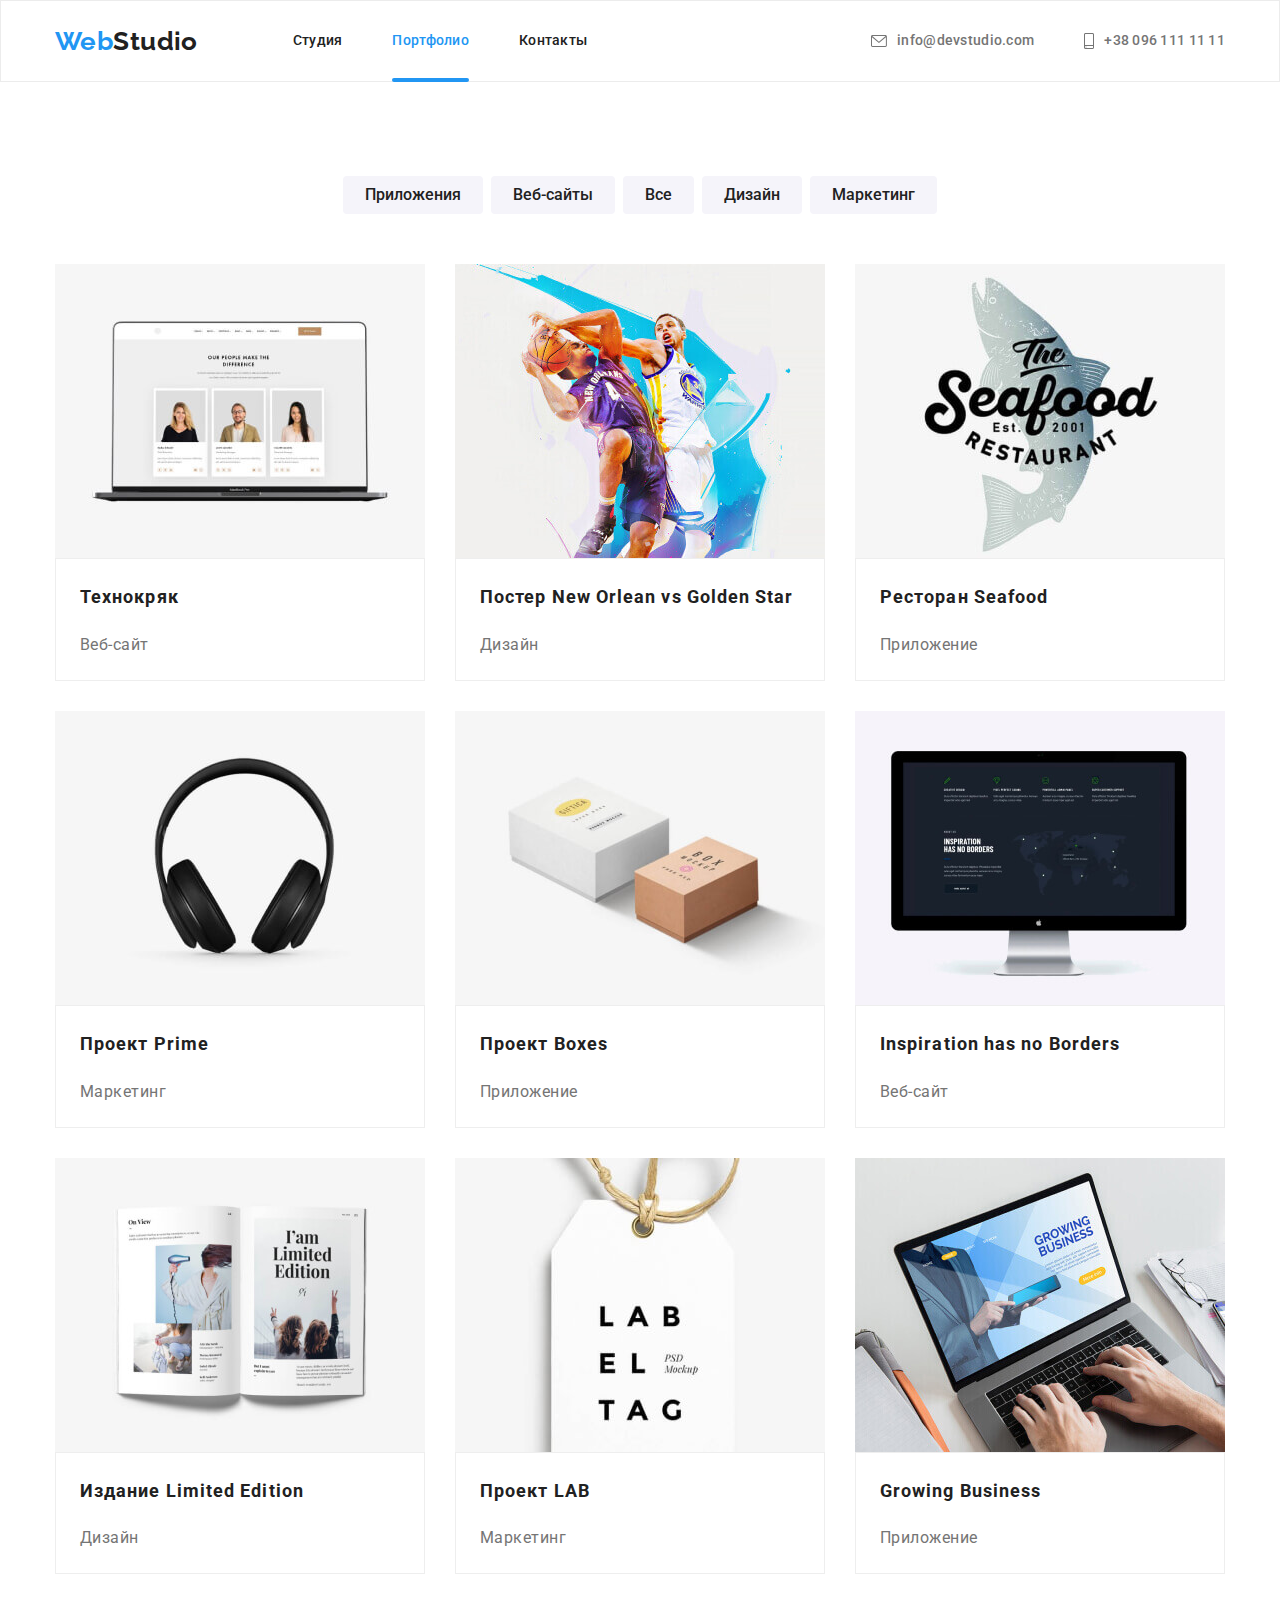
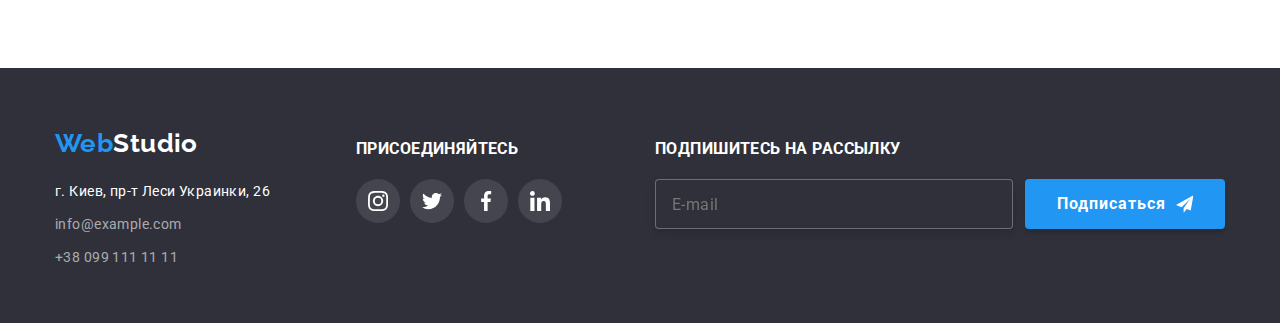
==== portfolio.html @ a11bdc5b "копирование с 6 работы" ====
<!DOCTYPE html>
<html lang="ru">
  <head>
    <meta charset="UTF-8" />
    <meta http-equiv="X-UA-Compatible" content="IE=edge" />
    <meta name="viewport" content="width=device-width, initial-scale=1.0" />
    <title>Эффективные решения для вашего бизнеса</title>
    <link rel="preconnect" href="https://fonts.gstatic.com" />
    <link
      href="https://fonts.googleapis.com/css2?family=Raleway:wght@700&family=Roboto:wght@400;500;700;900&display=swap"
      rel="stylesheet"
    />
    <link
      rel="stylesheet"
      href="https://cdnjs.cloudflare.com/ajax/libs/modern-normalize/1.0.0/modern-normalize.css"
    />
    <link rel="stylesheet" href="./css/styles.css" />
  </head>

  <body>
    <header class="box">
      <div class="container main-nav">
        <nav class="main-nav">
          <a href="" lang="en" class="logo"
            >Web<span class="logo-primary">Studio</span>
          </a>
          <ul class="site-nav list">
            <li class="item"><a href="./index.html" class="link">Студия</a></li>
            <li class="item"><a href="" class="link current">Портфолио</a></li>
            <li class="item"><a href="" class="link">Контакты</a></li>
          </ul>
        </nav>

        <ul class="auth-nav list">
          <li class="auth-item item">
            <a
              class="link"
              href="mailto:info@devstudio.com"
              target="_blank"
              rel="noopener noreferrer"
            >
              <svg class="auth-icon" width="16px" height="12px">
                <use href="./images/icons.svg/sprite.svg#icon-envelope"></use>
              </svg>
              info@devstudio.com
            </a>
          </li>
          <li class="auth-item item">
            <a
              class="link"
              href="tel:+380961111111"
              target="_blank"
              rel="noopener noreferrer"
            >
              <svg class="auth-icon" width="10px" height="16px">
                <use href="./images/icons.svg/sprite.svg#icon-smartphone"></use>
              </svg>
              +38 096 111 11 11
            </a>
          </li>
        </ul>
      </div>
    </header>

    <!-- Портфолио -->
    <section class="section">
      <div class="container">
        <h1 class="visually-hidden">Портфолио</h1>
        <ul class="control list">
          <li class="item">
            <button type="button" class="btn-item">Приложения</button>
          </li>
          <li class="item">
            <button type="button" class="btn-item">Веб-сайты</button>
          </li>
          <li class="item">
            <button type="button" class="btn-item">Все</button>
          </li>
          <li class="item">
            <button type="button" class="btn-item">Дизайн</button>
          </li>
          <li class="item">
            <button type="button" class="btn-item">Маркетинг</button>
          </li>
        </ul>

        <ul class="portfolio-list list">
          <li class="portfolio-item">
            <a class="portfolio-link" href="">
              <div class="portfolio-thumb">
                <img
                  src="./images/portfolio/technocryk.jpg"
                  alt="Технокряк"
                  width="370"
                  height="294"
                />
                <div class="portfolio-overlay">
                  <p class="portfolio-text">
                    Технокряк это современная площадка распространения
                    коронавируса. Компании используют эту платформу для
                    цифрового шпионажа и атак на защищённые сервера конкурентов.
                  </p>
                </div>
              </div>
              <div class="card-content">
                <h2 class="portfolio-title">Технокряк</h2>
                <p class="portfolio-desc">Веб-сайт</p>
              </div>
            </a>
          </li>

          <li class="portfolio-item">
            <a class="portfolio-link" href="">
              <div class="portfolio-thumb">
                <img
                  src="./images/portfolio/poster.jpg"
                  alt="Постер"
                  width="370"
                  height="294"
                />
                <div class="portfolio-overlay">
                  <p class="portfolio-text">
                    Технокряк это современная площадка распространения
                    коронавируса. Компании используют эту платформу для
                    цифрового шпионажа и атак на защищённые сервера конкурентов.
                  </p>
                </div>
              </div>
              <div class="card-content">
                <h2 class="portfolio-title">
                  Постер New Orlean vs Golden Star
                </h2>
                <p class="portfolio-desc">Дизайн</p>
              </div>
            </a>
          </li>
          <li class="portfolio-item">
            <a class="portfolio-link" href="">
              <div class="portfolio-thumb">
                <img
                  src="./images/portfolio/restaurant.jpg"
                  alt="Ресторан Seafood"
                  width="370"
                  height="294"
                />
                <div class="portfolio-overlay">
                  <p class="portfolio-text">
                    Технокряк это современная площадка распространения
                    коронавируса. Компании используют эту платформу для
                    цифрового шпионажа и атак на защищённые сервера конкурентов.
                  </p>
                </div>
              </div>
              <div class="card-content">
                <h2 class="portfolio-title">Ресторан Seafood</h2>
                <p class="portfolio-desc">Приложение</p>
              </div>
            </a>
          </li>
          <li class="portfolio-item">
            <a class="portfolio-link" href="">
              <div class="portfolio-thumb">
                <img
                  src="./images/portfolio/project-prime.jpg"
                  alt="Проект Prime"
                  width="370"
                  height="294"
                />
                <div class="portfolio-overlay">
                  <p class="portfolio-text">
                    Технокряк это современная площадка распространения
                    коронавируса. Компании используют эту платформу для
                    цифрового шпионажа и атак на защищённые сервера конкурентов.
                  </p>
                </div>
              </div>
              <div class="card-content">
                <h2 class="portfolio-title">Проект Prime</h2>
                <p class="portfolio-desc">Маркетинг</p>
              </div>
            </a>
          </li>
          <li class="portfolio-item">
            <a class="portfolio-link" href="">
              <div class="portfolio-thumb">
                <img
                  src="./images/portfolio/project-boxes.jpg"
                  alt="Проект Boxes"
                  width="370"
                  height="294"
                />
                <div class="portfolio-overlay">
                  <p class="portfolio-text">
                    Технокряк это современная площадка распространения
                    коронавируса. Компании используют эту платформу для
                    цифрового шпионажа и атак на защищённые сервера конкурентов.
                  </p>
                </div>
              </div>
              <div class="card-content">
                <h2 class="portfolio-title">Проект Boxes</h2>
                <p class="portfolio-desc">Приложение</p>
              </div>
            </a>
          </li>
          <li class="portfolio-item">
            <a class="portfolio-link" href="">
              <div class="portfolio-thumb">
                <img
                  src="./images/portfolio/inspiration.jpg"
                  alt="Inspiration has no Borders"
                  width="370"
                  height="294"
                />
                <div class="portfolio-overlay">
                  <p class="portfolio-text">
                    Технокряк это современная площадка распространения
                    коронавируса. Компании используют эту платформу для
                    цифрового шпионажа и атак на защищённые сервера конкурентов.
                  </p>
                </div>
              </div>

              <div class="card-content">
                <h2 class="portfolio-title">Inspiration has no Borders</h2>
                <p class="portfolio-desc">Веб-сайт</p>
              </div>
            </a>
          </li>
          <li class="portfolio-item">
            <a class="portfolio-link" href="">
              <div class="portfolio-thumb">
                <img
                  src="./images/portfolio/limited-edition.jpg"
                  alt="Издание Limited Edition"
                  width="370"
                  height="294"
                />
                <div class="portfolio-overlay">
                  <p class="portfolio-text">
                    Технокряк это современная площадка распространения
                    коронавируса. Компании используют эту платформу для
                    цифрового шпионажа и атак на защищённые сервера конкурентов.
                  </p>
                </div>
              </div>
              <div class="card-content">
                <h2 class="portfolio-title">Издание Limited Edition</h2>
                <p class="portfolio-desc">Дизайн</p>
              </div>
            </a>
          </li>
          <li class="portfolio-item">
            <a class="portfolio-link" href="">
              <div class="portfolio-thumb">
                <img
                  src="./images/portfolio/project-lab.jpg"
                  alt="Проект LAB"
                  width="370"
                  height="294"
                />
                <div class="portfolio-overlay">
                  <p class="portfolio-text">
                    Технокряк это современная площадка распространения
                    коронавируса. Компании используют эту платформу для
                    цифрового шпионажа и атак на защищённые сервера конкурентов.
                  </p>
                </div>
              </div>
              <div class="card-content">
                <h2 class="portfolio-title">Проект LAB</h2>
                <p class="portfolio-desc">Маркетинг</p>
              </div>
            </a>
          </li>
          <li class="portfolio-item">
            <a class="portfolio-link" href="">
              <div class="portfolio-thumb">
                <img
                  src="./images/portfolio/growing.jpg"
                  alt="Growing Business"
                  width="370"
                  height="294"
                />
                <div class="portfolio-overlay">
                  <p class="portfolio-text">
                    Технокряк это современная площадка распространения
                    коронавируса. Компании используют эту платформу для
                    цифрового шпионажа и атак на защищённые сервера конкурентов.
                  </p>
                </div>
              </div>
              <div class="card-content">
                <h2 class="portfolio-title">Growing Business</h2>
                <p class="portfolio-desc">Приложение</p>
              </div>
            </a>
          </li>
        </ul>
      </div>
    </section>

    <!-- Футер -->
    <footer class="page-footer">
      <div class="container footer">
        <div class="footer-first">
          <a href="" lang="en" class="logo"
            >Web<span class="logo-secondary">Studio</span>
          </a>

          <address class="address">
            <ul class="address-list list">
              <li class="item">
                <a
                  class="link map"
                  href="https://goo.gl/maps/LCzn8i2AtvnE1q3n7"
                  target="_blank"
                  rel="noopener noreferrer"
                  >г. Киев, пр-т Леси Украинки, 26
                </a>
              </li>
              <li class="item">
                <a href="mailto:info@example.com" class="link contacts-link"
                  >info@example.com</a
                >
              </li>
              <li class="item">
                <a href="tel:+380991111111" class="link contacts-link"
                  >+38 099 111 11 11</a
                >
              </li>
            </ul>
          </address>
        </div>

        <div class="footer-social">
          <h3 class="title">присоединяйтесь</h3>
          <ul class="footer-icons list">
            <li class="footer-icons-item">
              <a
                class="footer-icons-link"
                href=""
                target="_blank"
                rel="noopener noreferrer"
              >
                <svg class="footer-icons-svg" width="20" height="20">
                  <use
                    href="./images/icons.svg/sprite.svg#icon-instagram"
                  ></use>
                </svg>
              </a>
            </li>

            <li class="footer-icons-item">
              <a
                class="footer-icons-link"
                href=""
                target="_blank"
                rel="noopener noreferrer"
              >
                <svg class="footer-icons-svg" width="20" height="20">
                  <use href="./images/icons.svg/sprite.svg#icon-twitter"></use>
                </svg>
              </a>
            </li>
            <li class="footer-icons-item">
              <a
                class="footer-icons-link"
                href=""
                target="_blank"
                rel="noopener noreferrer"
              >
                <svg class="footer-icons-svg" width="20" height="20">
                  <use href="./images/icons.svg/sprite.svg#icon-facebook"></use>
                </svg>
              </a>
            </li>
            <li class="footer-icons-item">
              <a
                class="footer-icons-link"
                href=""
                target="_blank"
                rel="noopener noreferrer"
              >
                <svg class="footer-icons-svg" width="20" height="20">
                  <use href="./images/icons.svg/sprite.svg#icon-linkedin"></use>
                </svg>
              </a>
            </li>
          </ul>
        </div>
        <div class="footer-input">
          <h3 class="title">Подпишитесь на рассылку</h3>
          <div class="footer-mailing">
            <label for="footer-email" class="form-label"></label>
            <input
              class="footer-mail-input"
              type="text"
              name="e-mail"
              id="footer-email"
              placeholder="E-mail"
            />

            <button type="button" class="btn footer-button">
              Подписаться
              <svg class="icon-send" width="24" height="24">
                <use href="./images/icons.svg/sprite.svg#icon-send"></use>
              </svg>
            </button>
          </div>
        </div>
      </div>
    </footer>
  </body>
</html>
---- css/styles.css ----
:root {
  --primary-text-color: #757575;
  --title-text-color: #212121;
  --accent-color: #2196f3;
  --primary-white-color: #ffffff;
  --accent-grey-color: #afb1b8;
  --animation: 250ms cubic-bezier(0.4, 0, 0.2, 1);

  --dark-bg: #2f303a;

  --main-font: 'Roboto', sans-serif;
}

html {
  box-sizing: border-box;
}

*,
*::before,
*::after {
  box-sizing: inherit;
}

body {
  margin: 0;

  font-family: var(--main-font);
  font-size: 14px;
  line-height: 1.71;
  letter-spacing: 0.03em;
  color: var(--primary-text-color);
  background-color: var(--primary-white-color);
}

.container {
  margin-left: auto;
  margin-right: auto;
  width: 1200px;
  padding-left: 15px;
  padding-right: 15px;
}

h1,
h2,
h3,
p {
  margin-top: 0;
}

.list {
  list-style: none;
  margin: 0;
  padding: 0;
}

.visually-hidden {
  position: absolute !important;
  clip: rect(1px 1px 1px 1px);
  clip: rect(1px, 1px, 1px, 1px);
  padding: 0 !important;
  border: 0 !important;
  height: 1px !important;
  width: 1px !important;
  overflow: hidden;
}

.link {
  color: inherit;
  text-decoration: none;

  position: relative;
  transition: color var(--animation);
}

.link.current::after {
  position: absolute;

  content: '';
  left: 0;
  bottom: -1px;

  display: block;
  width: 100%;
  height: 4px;

  background-color: var(--accent-color);
  border-radius: 2px;
}

.link:hover,
.link:focus {
  color: var(--accent-color);
}

.btn {
  display: inline-block;
  border-radius: 4px;
  padding: 10px 32px;
  min-width: 50px;

  color: var(--primary-white-color);
  background-color: var(--accent-color);
  box-shadow: 0px 4px 4px rgba(0, 0, 0, 0.15);

  font-weight: 700;
  font-size: 16px;
  line-height: 1.87;
  align-items: center;
  letter-spacing: 0.06em;
  cursor: pointer;
  border: none;

  display: flex;
  align-items: center;
  text-align: center;
  letter-spacing: 0.06em;
}

.hero {
  max-width: 1600px;
  height: 600px;
  margin-left: auto;
  margin-right: auto;
  background-color: var(--dark-bg);
  background-image: linear-gradient(
      to right,
      rgba(0, 0, 0, 0.4),
      rgba(0, 0, 0, 0.2)
    ),
    url(../images/hero.jpg);
  background-repeat: no-repeat;
  background-size: cover;
  background-position: center;

  text-align: center;
  padding-top: 200px;
  padding-bottom: 200px;
}

.hero-title {
  margin-bottom: 30px;

  font-family: var(--main-font);
  font-weight: 900;
  font-size: 44px;
  line-height: 1.36;
  letter-spacing: 0.06em;
  text-transform: uppercase;
  color: var(--primary-white-color);
}

.box {
  display: flex;

  border: 1px solid #ececec;
}

.nav,
.main-nav {
  display: flex;
  align-items: center;
}

.site-nav {
  display: flex;
  margin-left: 95px;
}

.site-nav .item:not(:last-child) {
  margin-right: 50px;
}

.site-nav .link {
  display: block;
  padding-top: 32px;
  padding-bottom: 32px;

  color: var(--title-text-color);
  font-weight: 500;
  font-size: 14px;
  line-height: 1.14;
  letter-spacing: 0.02em;

  transition: color var(--animation);
}

.site-nav .link:hover,
.site-nav .link:focus {
  color: var(--accent-color);
}

.site-nav .link.current {
  color: var(--accent-color);
}

.auth-nav {
  display: flex;
  align-items: center;
  margin-left: auto;

  font-weight: 500;
  font-size: 14px;
  line-height: 1.14;
  letter-spacing: 0.02em;
  color: var(--primary-text-color);
}

.auth-nav .item + .item {
  margin-left: 50px;
}

.auth-nav .link {
  display: inline-flex;
  align-items: center;
  justify-content: center;
  padding-top: 32px;
  padding-bottom: 31px;

  transition: color var(--animation);
}

.auth-nav .link:hover,
.auth-nav .link:focus {
  color: var(--accent-color);
}

.auth-icon {
  margin-right: 10px;
  fill: currentColor;
}

.auth-item {
  display: inline-flex;
  align-items: center;
  justify-content: center;
}

.features {
  display: flex;
}

.section {
  padding-top: 94px;
  padding-bottom: 94px;
}

.section.team-card {
  background: #f5f4fa;
}

.section-features {
  padding-top: 94px;
}

.logo {
  font-family: Raleway;
  font-weight: 700;
  font-size: 26px;
  line-height: 1.19;
  color: var(--accent-color);
  text-decoration: none;
}

.logo-primary {
  color: var(--title-text-color);
}

.logo-secondary {
  color: var(--primary-white-color);
}

/* Стили для index.html */

.features-desc {
  display: flex;
  align-items: center;
  justify-content: center;
  width: 100%;
  height: 120px;
  background: #f5f4fa;
  border-radius: 4px;
  margin-bottom: 30px;
}

.icon-features {
  width: 70px;
  height: 70px;
}

.button {
  padding: 0;
  border: none;
  text-align: center;
}

.features .title {
  display: flex;
  margin-bottom: 10px;

  font-size: 14px;
  line-height: 1.14;
  text-transform: uppercase;
  color: var(--title-text-color);
}

.features-text {
  margin-bottom: 0;
  font-style: inherit;
}

.features-item {
  width: calc(100% - 120px / 4);
  min-height: 75px;
  margin-right: 30px;
}

.features-item:nth-child(4n) {
  margin-right: 0;
}

.service {
  display: flex;
  align-items: center;
}

.service .item + .item {
  margin-left: 30px;
}

.service .item {
  position: relative;
}

.apps {
  position: absolute;
  bottom: 0;
  left: 0;

  display: flex;
  width: 100%;
  height: 70px;
  align-items: center;
  justify-content: center;
  background-color: rgba(47, 48, 58, 0.8);

  transform: translateY(0);
}

.service .title {
  font-weight: 700;
  line-height: 1.14;
  text-align: center;
  text-transform: uppercase;

  margin-bottom: 0;
  align-items: center;
  justify-content: center;

  color: var(--primary-white-color);
}

.team {
  display: flex;
  align-items: center;
}

.team .team-item + .team-item {
  margin-left: 30px;
}

.team-item {
  text-align: center;

  background: var(--primary-white-color);
  box-shadow: 0px 1px 3px rgba(0, 0, 0, 0.12), 0px 1px 1px rgba(0, 0, 0, 0.14),
    0px 2px 1px rgba(0, 0, 0, 0.2);
  border-radius: 0px 0px 4px 4px;
}

.team .title {
  margin-bottom: 10px;

  font-weight: 500;
  font-size: 16px;
  line-height: 1.19;
  color: var(--title-text-color);
}

.our-team {
  padding: 30px 32px 0 32px;
}

.team .team-description {
  margin-bottom: 16px;

  font-size: 16px;
  line-height: 1.19;
  color: var(--primary-text-color);
}

.social-icons {
  display: flex;
  align-items: center;
  justify-content: center;
  padding: 0 32px 30px 32px;
}

.social-icons-item {
  padding: 0;
  border: none;
  text-align: center;
}

.social-icons-item:not(:last-child) {
  margin-right: 10px;
}

.social-icons-link {
  display: flex;
  align-items: center;
  justify-content: center;
  width: 44px;
  height: 44px;
  border-radius: 50%;
  background-color: var(--primary-white-color);

  transition: background-color var(--animation);
}

.social-icons-svg {
  width: 20px;
  height: 20px;
  fill: #afb1b8;

  transition: fill var(--animation);
}

.social-icons-link:hover .social-icons-svg,
.social-icons-link:focus .social-icons-svg {
  fill: var(--primary-white-color);
}

.social-icons-link:hover,
.social-icons-link:focus {
  background-color: var(--accent-color);
}

.section-title {
  margin-bottom: 50px;

  font-family: ar(--main-font);
  font-size: 36px;
  line-height: 1.17;
  color: var(--title-text-color);
  text-align: center;
}

.client-list {
  display: flex;
}

.client-item {
  align-items: center;
  width: calc(100% - 6 * 30px / 6);
  height: 92px;
  padding: 0;

  box-sizing: border-box;
  border-radius: 4px;
}

.client-item:not(:last-child) {
  margin-right: 30px;
}

.client-link {
  display: flex;
  align-items: center;
  justify-content: center;
  width: 170px;
  height: 92px;
  border: 1px solid #afb1b8;
  border-radius: 4px;

  transition: border-color var(--animation);
}

.client-icon {
  width: 106px;
  height: 60px;
  fill: var(--accent-grey-color);

  transition: fill var(--animation);
}

.client-link:hover .client-icon,
.client-link:focus .client-icon {
  fill: var(--accent-color);
}

.client-link:hover,
.client-link:focus {
  border-color: var(--accent-color);
}

.contacts-link {
  color: rgba(255, 255, 255, 0.6);
}

.footer {
  display: flex;
}

.page-footer {
  background-color: var(--dark-bg);
  padding-top: 60px;
  padding-bottom: 60px;
}

.footer-first {
  display: block;
  min-width: 231px;
  height: 135px;
}

.address {
  margin-top: 20px;
  font-style: inherit;
}

.address .item:not(:first-child) {
  margin-top: 9px;
}

.map {
  color: var(--primary-white-color);
}

.footer-social {
  display: block;
  text-align: center;
  width: 250px;
  height: 135px;
  margin-left: 70px;
  padding-top: 12px;
}

.footer-social .title {
  margin-bottom: 20px;
  text-align: left;

  font-weight: 700px;
  line-height: 1.14;
  text-transform: uppercase;
  color: var(--primary-white-color);
}

.footer-icons {
  display: flex;
  justify-content: left;
  padding: 0;
}

.footer-icons-item {
  padding: 0;
  border: none;
  text-align: center;
}

.footer-icons-item:not(:last-child) {
  margin-right: 10px;
}

.footer-icons-link {
  display: flex;
  align-items: center;
  justify-content: center;
  width: 44px;
  height: 44px;
  padding: 0;
  border: none;
  border-radius: 50%;
  background-color: rgba(255, 255, 255, 0.1);

  transition: background-color var(--animation);
}

.footer-icons-svg {
  fill: var(--primary-white-color);
}

.footer-social .footer-icons-link:hover,
.footer-social .footer-icons-link:focus {
  background-color: var(--accent-color);
}

.footer-input {
  margin-left: 93px;
  padding-top: 12px;
}

.footer-input .title {
  font-weight: 700;
  line-height: 1.14;
  text-transform: uppercase;
  margin-bottom: 20px;

  color: var(--primary-white-color);
}

.footer-mailing {
  display: flex;
  align-items: center;
}

.footer-mail-input {
  font-size: 16px;
  line-height: 1.25;
  letter-spacing: 0.03em;
  background-color: var(--dark-bg);
  color: var(--primary-white-color);
  width: 358px;
  height: 50px;

  border: 1px solid rgba(255, 255, 255, 0.3);
  box-sizing: border-box;
  filter: drop-shadow(0px 4px 4px rgba(0, 0, 0, 0.15));
  border-radius: 4px;
  outline: none;
  padding-left: 16px;
  margin-right: 12px;
}

.footer-button {
  font-weight: 700;
  font-size: 16px;
  line-height: 1.87;
  letter-spacing: 0.06em;
  color: var(--primary-white-color);

  width: 200px;
  height: 50px;
  background: #2196f3;
  box-shadow: 0px 4px 4px rgba(0, 0, 0, 0.15);
  border-radius: 4px;
}

.icon-send {
  fill: var(--primary-white-color);
  margin-left: 10px;
}

/* Модальное окно */

.backdrop {
  position: fixed;
  top: 0;
  left: 0;
  width: 100%;
  height: 100%;

  opacity: 1;
  transition: opacity var(--animation), visibility var(--animation);
}

.backdrop.is-hidden {
  opacity: 0;
  pointer-events: none;
  visibility: hidden;
}

.modal {
  position: absolute;
  top: 50%;
  left: 50%;
  transform: translate(-50%, -50%);

  min-height: 581px;
  min-width: 528px;

  background-color: var(--primary-white-color);
  box-shadow: 0px 1px 3px rgba(0, 0, 0, 0.12), 0px 1px 1px rgba(0, 0, 0, 0.14),
    0px 2px 1px rgba(0, 0, 0, 0.2);
  border-radius: 4px;
}

.modal .modal-btn {
  position: absolute;
  top: 8px;
  right: 8px;

  background: var(--primary-white-color);
  border: 1px solid rgba(0, 0, 0, 0.1);
  width: 30px;
  height: 30px;
  border-radius: 50%;
  cursor: pointer;
  color: #000000;

  transition: color 250ms cubic-bezier(0.4, 0, 0.2, 1);
}

.icon-modal {
  fill: currentColor;
  transition: color 250ms cubic-bezier(0.4, 0, 0.2, 1);
}

.modal-btn:hover,
.modal-btn:focus {
  color: var(--accent-color);
}

.form {
  display: flex;
  flex-direction: column;
  min-width: 448px;
  padding: 40px;
}

.form-title {
  font-weight: 700;
  font-size: 20px;
  line-height: 1.15;
  text-align: center;
  color: var(--title-text-color);
  margin-bottom: 12px;
}

.form-group {
  position: relative;

  display: flex;
  flex-direction: column;
  margin-bottom: 10px;
}

.form-group input {
  margin: 0;
}

.form-group-comment {
  display: flex;
  flex-direction: column;
  margin-bottom: 20px;
}

textarea {
  resize: none;
}

.form-label {
  font-size: 12px;
  line-height: 1.17;
  letter-spacing: 0.01em;
  color: var(--primary-text-color);
  margin-bottom: 4px;
}

.contact-form {
  font-size: 12px;
  line-height: 1.17;
  letter-spacing: 0.01em;
  color: #000000;
  cursor: pointer;
  width: 100%;

  border: 1px solid rgba(33, 33, 33, 0.2);
  box-sizing: border-box;
  border-radius: 4px;
  outline: none;

  transition: border-color 250ms cubic-bezier(0.4, 0, 0.2, 1);
}

.form-input {
  height: 40px;
  padding-left: 42px;
}

.contact-form:focus + .icon-form,
.contact-form:focus {
  border-color: var(--accent-color);
  fill: var(--accent-color);
}

.icon-form {
  position: absolute;
  top: 50%;
  left: 12px;

  width: 18px;
  height: 18px;
  fill: #000000;

  transition: fill 250ms cubic-bezier(0.4, 0, 0.2, 1);
}

.form-textarea {
  height: 120px;
  padding: 12px 14px;
}

.form-textarea::placeholder {
  color: rgba(117, 117, 117, 0.5);
  color: 1px solid #000000;
}

.checkbox-label {
  display: flex;
  align-items: center;
  justify-content: center;

  font-size: 14px;
  line-height: 1.71;
  color: var(--primary-text-color);
  margin-bottom: 30px;
}

.checkbox-label::before {
  content: '';
  display: inline-block;
  width: 16px;
  height: 16px;
  border: 1.8px solid #212121;
  border-radius: 3px;
  margin-right: 8px;
}

.checkbox-input:checked + .checkbox-label::before {
  background-image: url(../images/checkbox.svg);
  background-repeat: no-repeat;
  background-position: center;
  background-size: contain;
  background-color: var(--accent-color);
  border: var(--accent-color);
}

.checkbox-input:focus + .checkbox-label::before {
  background-color: var(--accent-color);
  border-color: var(--accent-color);
}

.checkbox-link {
  color: var(--accent-color);
  margin-left: 4px;
}

/* Стили для portfolio.html */

.control {
  display: flex;
  justify-content: center;
  margin-bottom: 50px;
}

.control .item + .item {
  margin-left: 8px;
}

.btn-item {
  display: inline-block;

  font-weight: 500;
  font-size: 16px;
  line-height: 1.62;
  text-align: center;
  cursor: pointer;
  border-radius: 4px;
  border: none;
  padding: 6px 22px;
  min-width: 38px;

  color: var(--title-text-color);
  background-color: #f5f4fa;

  transition: background-color var(--animation), color var(--animation);
}

img {
  display: block;
  max-width: 100%;
  height: auto;
}

.btn-item:hover,
.btn-item:focus {
  color: var(--primary-white-color);
  background-color: var(--accent-color);
  box-shadow: 0px 3px 1px rgba(0, 0, 0, 0.1), 0px 1px 2px rgba(0, 0, 0, 0.08),
    0px 2px 2px rgba(0, 0, 0, 0.12);
}

.btn {
  margin: auto;
  padding: auto;
}

.portfolio-list {
  display: flex;
  flex-wrap: wrap;
  margin: -15px;
}

.portfolio-item {
  width: 370px;
  margin: 15px;
}

.portfolio-link {
  display: block;

  text-decoration: none;
  transition: box-shadow var(--animation);
}

.portfolio-link:hover,
.portfolio-link:focus,
.portfolio-link:hover .portfolio-overlay,
.portfolio-link:focus .portfolio-overlay {
  box-shadow: 0px 1px 1px rgba(0, 0, 0, 0.12), 0px 4px 4px rgba(0, 0, 0, 0.06),
    1px 4px 6px rgba(0, 0, 0, 0.16);
  transform: translateY(0);
  opacity: 1;
}

.portfolio-thumb {
  display: block;

  position: relative;
  overflow: hidden;
}

.portfolio-text {
  position: absolute;
  top: 50%;
  left: 50%;
  transform: translate(-50%, -50%);

  width: 370px;
  height: 294px;
  font: inherit;
  cursor: pointer;
  padding: 63px 24px 63px 24px;
  text-align: center;
  justify-content: center;
  transition: background-color var(--animation);
  font-size: 18px;
  line-height: 1.56;
  color: var(--primary-white-color);
}

.portfolio-overlay {
  position: absolute;
  top: 0;
  left: 0;
  width: 100%;
  height: 100%;
  background-color: rgba(33, 150, 243, 0.9);

  opacity: 0;
  transform: translateY(100%);
  transition: transform var(--animation), opacity var(--animation);
}

.card-content {
  padding: 20px 24px 20px 24px;
  background: var(--primary-white-color);
  border-top: none;
  border: 1px solid #eeeeee;
}

.portfolio-title {
  margin-bottom: 4;

  font-size: 18px;
  line-height: 2;
  letter-spacing: 0.06em;
  color: var(--title-text-color);
}

.portfolio-desc {
  margin-bottom: 0;

  font-size: 16px;
  line-height: 1.87;
  letter-spacing: 0.03em;
  color: var(--primary-text-color);
}
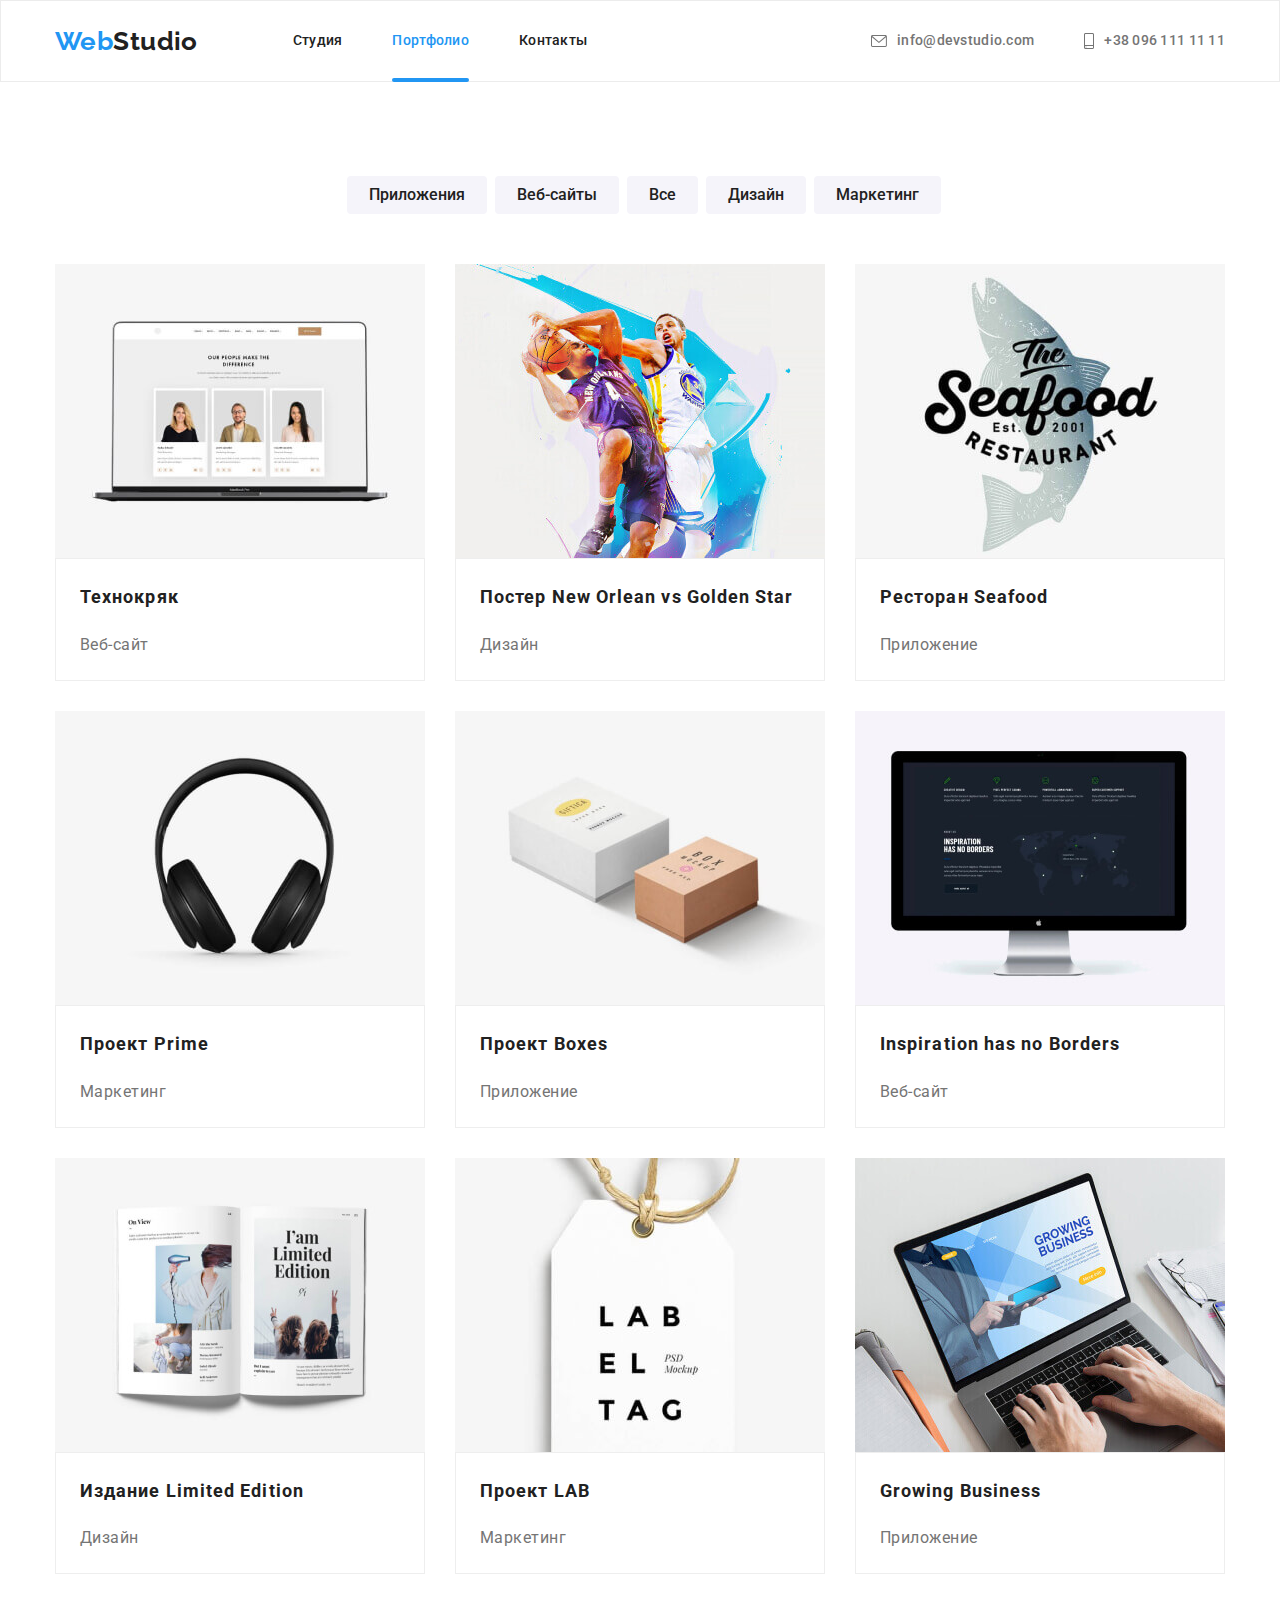
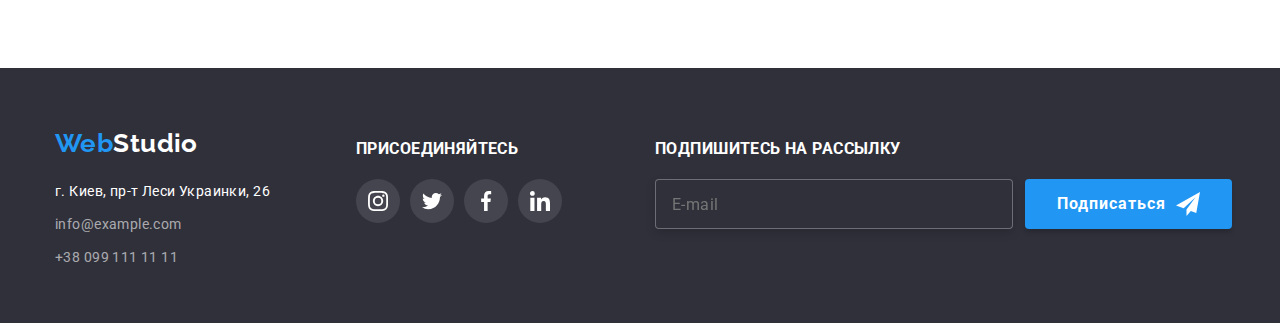
==== commit 742cf8f0: "BEM end" ====
--- a/portfolio.html
+++ b/portfolio.html
@@ -18,41 +18,47 @@
   </head>
 
   <body>
-    <header class="box">
-      <div class="container main-nav">
-        <nav class="main-nav">
-          <a href="" lang="en" class="logo"
-            >Web<span class="logo-primary">Studio</span>
+    <header class="header">
+      <div class="container header__nav">
+        <nav class="header__main-nav">
+          <a href="" lang="en" class="header__logo"
+            >Web<span class="header__logo-text">Studio</span>
           </a>
-          <ul class="site-nav list">
-            <li class="item"><a href="./index.html" class="link">Студия</a></li>
-            <li class="item"><a href="" class="link current">Портфолио</a></li>
-            <li class="item"><a href="" class="link">Контакты</a></li>
+          <ul class="site-nav header__site-nav list">
+            <li class="item site-nav__item">
+              <a href="./index.html" class="link site-nav__link">Студия</a>
+            </li>
+            <li class="item site-nav__item">
+              <a href="" class="link site-nav__link current">Портфолио</a>
+            </li>
+            <li class="item site-nav__item">
+              <a href="" class="link site-nav__link">Контакты</a>
+            </li>
           </ul>
         </nav>
 
-        <ul class="auth-nav list">
-          <li class="auth-item item">
+        <ul class="auth-nav header__auth-nav list">
+          <li class="item auth-nav__item">
             <a
-              class="link"
+              class="link auth-nav__link"
               href="mailto:info@devstudio.com"
               target="_blank"
               rel="noopener noreferrer"
             >
-              <svg class="auth-icon" width="16px" height="12px">
+              <svg class="icon auth-nav__icon" width="16px" height="12px">
                 <use href="./images/icons.svg/sprite.svg#icon-envelope"></use>
               </svg>
               info@devstudio.com
             </a>
           </li>
-          <li class="auth-item item">
+          <li class="item auth-nav__item">
             <a
-              class="link"
+              class="link auth-nav__link"
               href="tel:+380961111111"
               target="_blank"
               rel="noopener noreferrer"
             >
-              <svg class="auth-icon" width="10px" height="16px">
+              <svg class="icon auth-nav__icon" width="10px" height="16px">
                 <use href="./images/icons.svg/sprite.svg#icon-smartphone"></use>
               </svg>
               +38 096 111 11 11
@@ -67,27 +73,27 @@
       <div class="container">
         <h1 class="visually-hidden">Портфолио</h1>
         <ul class="control list">
-          <li class="item">
-            <button type="button" class="btn-item">Приложения</button>
-          </li>
-          <li class="item">
-            <button type="button" class="btn-item">Веб-сайты</button>
-          </li>
-          <li class="item">
-            <button type="button" class="btn-item">Все</button>
-          </li>
-          <li class="item">
-            <button type="button" class="btn-item">Дизайн</button>
-          </li>
-          <li class="item">
-            <button type="button" class="btn-item">Маркетинг</button>
+          <li class="control__item">
+            <button type="button" class="control__btn">Приложения</button>
+          </li>
+          <li class="control__item">
+            <button type="button" class="control__btn">Веб-сайты</button>
+          </li>
+          <li class="control__item">
+            <button type="button" class="control__btn">Все</button>
+          </li>
+          <li class="control__item">
+            <button type="button" class="control__btn">Дизайн</button>
+          </li>
+          <li class="control__item">
+            <button type="button" class="control__btn">Маркетинг</button>
           </li>
         </ul>
 
-        <ul class="portfolio-list list">
-          <li class="portfolio-item">
-            <a class="portfolio-link" href="">
-              <div class="portfolio-thumb">
+        <ul class="portfolio__list list">
+          <li class="portfolio__item">
+            <a class="portfolio__link" href="">
+              <div class="portfolio__thumb">
                 <img
                   src="./images/portfolio/technocryk.jpg"
                   alt="Технокряк"
@@ -95,23 +101,23 @@
                   height="294"
                 />
                 <div class="portfolio-overlay">
-                  <p class="portfolio-text">
-                    Технокряк это современная площадка распространения
-                    коронавируса. Компании используют эту платформу для
-                    цифрового шпионажа и атак на защищённые сервера конкурентов.
-                  </p>
-                </div>
-              </div>
-              <div class="card-content">
-                <h2 class="portfolio-title">Технокряк</h2>
-                <p class="portfolio-desc">Веб-сайт</p>
-              </div>
-            </a>
-          </li>
-
-          <li class="portfolio-item">
-            <a class="portfolio-link" href="">
-              <div class="portfolio-thumb">
+                  <p class="portfolio__text">
+                    Технокряк это современная площадка распространения
+                    коронавируса. Компании используют эту платформу для
+                    цифрового шпионажа и атак на защищённые сервера конкурентов.
+                  </p>
+                </div>
+              </div>
+              <div class="card-content">
+                <h2 class="portfolio__title">Технокряк</h2>
+                <p class="portfolio__desc">Веб-сайт</p>
+              </div>
+            </a>
+          </li>
+
+          <li class="portfolio__item">
+            <a class="portfolio__link" href="">
+              <div class="portfolio__thumb">
                 <img
                   src="./images/portfolio/poster.jpg"
                   alt="Постер"
@@ -119,24 +125,24 @@
                   height="294"
                 />
                 <div class="portfolio-overlay">
-                  <p class="portfolio-text">
-                    Технокряк это современная площадка распространения
-                    коронавируса. Компании используют эту платформу для
-                    цифрового шпионажа и атак на защищённые сервера конкурентов.
-                  </p>
-                </div>
-              </div>
-              <div class="card-content">
-                <h2 class="portfolio-title">
+                  <p class="portfolio__text">
+                    Технокряк это современная площадка распространения
+                    коронавируса. Компании используют эту платформу для
+                    цифрового шпионажа и атак на защищённые сервера конкурентов.
+                  </p>
+                </div>
+              </div>
+              <div class="card-content">
+                <h2 class="portfolio__title">
                   Постер New Orlean vs Golden Star
                 </h2>
-                <p class="portfolio-desc">Дизайн</p>
-              </div>
-            </a>
-          </li>
-          <li class="portfolio-item">
-            <a class="portfolio-link" href="">
-              <div class="portfolio-thumb">
+                <p class="portfolio__desc">Дизайн</p>
+              </div>
+            </a>
+          </li>
+          <li class="portfolio__item">
+            <a class="portfolio__link" href="">
+              <div class="portfolio__thumb">
                 <img
                   src="./images/portfolio/restaurant.jpg"
                   alt="Ресторан Seafood"
@@ -144,22 +150,22 @@
                   height="294"
                 />
                 <div class="portfolio-overlay">
-                  <p class="portfolio-text">
-                    Технокряк это современная площадка распространения
-                    коронавируса. Компании используют эту платформу для
-                    цифрового шпионажа и атак на защищённые сервера конкурентов.
-                  </p>
-                </div>
-              </div>
-              <div class="card-content">
-                <h2 class="portfolio-title">Ресторан Seafood</h2>
-                <p class="portfolio-desc">Приложение</p>
-              </div>
-            </a>
-          </li>
-          <li class="portfolio-item">
-            <a class="portfolio-link" href="">
-              <div class="portfolio-thumb">
+                  <p class="portfolio__text">
+                    Технокряк это современная площадка распространения
+                    коронавируса. Компании используют эту платформу для
+                    цифрового шпионажа и атак на защищённые сервера конкурентов.
+                  </p>
+                </div>
+              </div>
+              <div class="card-content">
+                <h2 class="portfolio__title">Ресторан Seafood</h2>
+                <p class="portfolio__desc">Приложение</p>
+              </div>
+            </a>
+          </li>
+          <li class="portfolio__item">
+            <a class="portfolio__link" href="">
+              <div class="portfolio__thumb">
                 <img
                   src="./images/portfolio/project-prime.jpg"
                   alt="Проект Prime"
@@ -167,22 +173,22 @@
                   height="294"
                 />
                 <div class="portfolio-overlay">
-                  <p class="portfolio-text">
-                    Технокряк это современная площадка распространения
-                    коронавируса. Компании используют эту платформу для
-                    цифрового шпионажа и атак на защищённые сервера конкурентов.
-                  </p>
-                </div>
-              </div>
-              <div class="card-content">
-                <h2 class="portfolio-title">Проект Prime</h2>
-                <p class="portfolio-desc">Маркетинг</p>
-              </div>
-            </a>
-          </li>
-          <li class="portfolio-item">
-            <a class="portfolio-link" href="">
-              <div class="portfolio-thumb">
+                  <p class="portfolio__text">
+                    Технокряк это современная площадка распространения
+                    коронавируса. Компании используют эту платформу для
+                    цифрового шпионажа и атак на защищённые сервера конкурентов.
+                  </p>
+                </div>
+              </div>
+              <div class="card-content">
+                <h2 class="portfolio__title">Проект Prime</h2>
+                <p class="portfolio__desc">Маркетинг</p>
+              </div>
+            </a>
+          </li>
+          <li class="portfolio__item">
+            <a class="portfolio__link" href="">
+              <div class="portfolio__thumb">
                 <img
                   src="./images/portfolio/project-boxes.jpg"
                   alt="Проект Boxes"
@@ -190,22 +196,22 @@
                   height="294"
                 />
                 <div class="portfolio-overlay">
-                  <p class="portfolio-text">
-                    Технокряк это современная площадка распространения
-                    коронавируса. Компании используют эту платформу для
-                    цифрового шпионажа и атак на защищённые сервера конкурентов.
-                  </p>
-                </div>
-              </div>
-              <div class="card-content">
-                <h2 class="portfolio-title">Проект Boxes</h2>
-                <p class="portfolio-desc">Приложение</p>
-              </div>
-            </a>
-          </li>
-          <li class="portfolio-item">
-            <a class="portfolio-link" href="">
-              <div class="portfolio-thumb">
+                  <p class="portfolio__text">
+                    Технокряк это современная площадка распространения
+                    коронавируса. Компании используют эту платформу для
+                    цифрового шпионажа и атак на защищённые сервера конкурентов.
+                  </p>
+                </div>
+              </div>
+              <div class="card-content">
+                <h2 class="portfolio__title">Проект Boxes</h2>
+                <p class="portfolio__desc">Приложение</p>
+              </div>
+            </a>
+          </li>
+          <li class="portfolio__item">
+            <a class="portfolio__link" href="">
+              <div class="portfolio__thumb">
                 <img
                   src="./images/portfolio/inspiration.jpg"
                   alt="Inspiration has no Borders"
@@ -213,23 +219,23 @@
                   height="294"
                 />
                 <div class="portfolio-overlay">
-                  <p class="portfolio-text">
-                    Технокряк это современная площадка распространения
-                    коронавируса. Компании используют эту платформу для
-                    цифрового шпионажа и атак на защищённые сервера конкурентов.
-                  </p>
-                </div>
-              </div>
-
-              <div class="card-content">
-                <h2 class="portfolio-title">Inspiration has no Borders</h2>
-                <p class="portfolio-desc">Веб-сайт</p>
-              </div>
-            </a>
-          </li>
-          <li class="portfolio-item">
-            <a class="portfolio-link" href="">
-              <div class="portfolio-thumb">
+                  <p class="portfolio__text">
+                    Технокряк это современная площадка распространения
+                    коронавируса. Компании используют эту платформу для
+                    цифрового шпионажа и атак на защищённые сервера конкурентов.
+                  </p>
+                </div>
+              </div>
+
+              <div class="card-content">
+                <h2 class="portfolio__title">Inspiration has no Borders</h2>
+                <p class="portfolio__desc">Веб-сайт</p>
+              </div>
+            </a>
+          </li>
+          <li class="portfolio__item">
+            <a class="portfolio__link" href="">
+              <div class="portfolio__thumb">
                 <img
                   src="./images/portfolio/limited-edition.jpg"
                   alt="Издание Limited Edition"
@@ -237,22 +243,22 @@
                   height="294"
                 />
                 <div class="portfolio-overlay">
-                  <p class="portfolio-text">
-                    Технокряк это современная площадка распространения
-                    коронавируса. Компании используют эту платформу для
-                    цифрового шпионажа и атак на защищённые сервера конкурентов.
-                  </p>
-                </div>
-              </div>
-              <div class="card-content">
-                <h2 class="portfolio-title">Издание Limited Edition</h2>
-                <p class="portfolio-desc">Дизайн</p>
-              </div>
-            </a>
-          </li>
-          <li class="portfolio-item">
-            <a class="portfolio-link" href="">
-              <div class="portfolio-thumb">
+                  <p class="portfolio__text">
+                    Технокряк это современная площадка распространения
+                    коронавируса. Компании используют эту платформу для
+                    цифрового шпионажа и атак на защищённые сервера конкурентов.
+                  </p>
+                </div>
+              </div>
+              <div class="card-content">
+                <h2 class="portfolio__title">Издание Limited Edition</h2>
+                <p class="portfolio__desc">Дизайн</p>
+              </div>
+            </a>
+          </li>
+          <li class="portfolio__item">
+            <a class="portfolio__link" href="">
+              <div class="portfolio__thumb">
                 <img
                   src="./images/portfolio/project-lab.jpg"
                   alt="Проект LAB"
@@ -260,22 +266,22 @@
                   height="294"
                 />
                 <div class="portfolio-overlay">
-                  <p class="portfolio-text">
-                    Технокряк это современная площадка распространения
-                    коронавируса. Компании используют эту платформу для
-                    цифрового шпионажа и атак на защищённые сервера конкурентов.
-                  </p>
-                </div>
-              </div>
-              <div class="card-content">
-                <h2 class="portfolio-title">Проект LAB</h2>
-                <p class="portfolio-desc">Маркетинг</p>
-              </div>
-            </a>
-          </li>
-          <li class="portfolio-item">
-            <a class="portfolio-link" href="">
-              <div class="portfolio-thumb">
+                  <p class="portfolio__text">
+                    Технокряк это современная площадка распространения
+                    коронавируса. Компании используют эту платформу для
+                    цифрового шпионажа и атак на защищённые сервера конкурентов.
+                  </p>
+                </div>
+              </div>
+              <div class="card-content">
+                <h2 class="portfolio__title">Проект LAB</h2>
+                <p class="portfolio__desc">Маркетинг</p>
+              </div>
+            </a>
+          </li>
+          <li class="portfolio__item">
+            <a class="portfolio__link" href="">
+              <div class="portfolio__thumb">
                 <img
                   src="./images/portfolio/growing.jpg"
                   alt="Growing Business"
@@ -283,16 +289,16 @@
                   height="294"
                 />
                 <div class="portfolio-overlay">
-                  <p class="portfolio-text">
-                    Технокряк это современная площадка распространения
-                    коронавируса. Компании используют эту платформу для
-                    цифрового шпионажа и атак на защищённые сервера конкурентов.
-                  </p>
-                </div>
-              </div>
-              <div class="card-content">
-                <h2 class="portfolio-title">Growing Business</h2>
-                <p class="portfolio-desc">Приложение</p>
+                  <p class="portfolio__text">
+                    Технокряк это современная площадка распространения
+                    коронавируса. Компании используют эту платформу для
+                    цифрового шпионажа и атак на защищённые сервера конкурентов.
+                  </p>
+                </div>
+              </div>
+              <div class="card-content">
+                <h2 class="portfolio__title">Growing Business</h2>
+                <p class="portfolio__desc">Приложение</p>
               </div>
             </a>
           </li>
@@ -304,28 +310,28 @@
     <footer class="page-footer">
       <div class="container footer">
         <div class="footer-first">
-          <a href="" lang="en" class="logo"
-            >Web<span class="logo-secondary">Studio</span>
+          <a href="" lang="en" class="footer__logo"
+            >Web<span class="footer__logo-secondary">Studio</span>
           </a>
 
           <address class="address">
-            <ul class="address-list list">
-              <li class="item">
+            <ul class="list address__list">
+              <li class="address__item">
                 <a
-                  class="link map"
+                  class="link address__map"
                   href="https://goo.gl/maps/LCzn8i2AtvnE1q3n7"
                   target="_blank"
                   rel="noopener noreferrer"
                   >г. Киев, пр-т Леси Украинки, 26
                 </a>
               </li>
-              <li class="item">
-                <a href="mailto:info@example.com" class="link contacts-link"
+              <li class="address__item">
+                <a href="mailto:info@example.com" class="link address__link"
                   >info@example.com</a
                 >
               </li>
-              <li class="item">
-                <a href="tel:+380991111111" class="link contacts-link"
+              <li class="address__item">
+                <a href="tel:+380991111111" class="link address__link"
                   >+38 099 111 11 11</a
                 >
               </li>
@@ -334,16 +340,16 @@
         </div>
 
         <div class="footer-social">
-          <h3 class="title">присоединяйтесь</h3>
-          <ul class="footer-icons list">
-            <li class="footer-icons-item">
+          <h3 class="footer-social__title">присоединяйтесь</h3>
+          <ul class="footer-social__icons list">
+            <li class="footer-social__item">
               <a
-                class="footer-icons-link"
+                class="footer-social__link"
                 href=""
                 target="_blank"
                 rel="noopener noreferrer"
               >
-                <svg class="footer-icons-svg" width="20" height="20">
+                <svg class="footer-social__svg" width="20" height="20">
                   <use
                     href="./images/icons.svg/sprite.svg#icon-instagram"
                   ></use>
@@ -351,64 +357,65 @@
               </a>
             </li>
 
-            <li class="footer-icons-item">
+            <li class="footer-social__item">
               <a
-                class="footer-icons-link"
+                class="footer-social__link"
                 href=""
                 target="_blank"
                 rel="noopener noreferrer"
               >
-                <svg class="footer-icons-svg" width="20" height="20">
+                <svg class="footer-social__svg" width="20" height="20">
                   <use href="./images/icons.svg/sprite.svg#icon-twitter"></use>
                 </svg>
               </a>
             </li>
-            <li class="footer-icons-item">
+            <li class="footer-social__item">
               <a
-                class="footer-icons-link"
+                class="footer-social__link"
                 href=""
                 target="_blank"
                 rel="noopener noreferrer"
               >
-                <svg class="footer-icons-svg" width="20" height="20">
+                <svg class="footer-social__svg" width="20" height="20">
                   <use href="./images/icons.svg/sprite.svg#icon-facebook"></use>
                 </svg>
               </a>
             </li>
-            <li class="footer-icons-item">
+            <li class="footer-social__item">
               <a
-                class="footer-icons-link"
+                class="footer-social__link"
                 href=""
                 target="_blank"
                 rel="noopener noreferrer"
               >
-                <svg class="footer-icons-svg" width="20" height="20">
+                <svg class="footer-social__svg" width="20" height="20">
                   <use href="./images/icons.svg/sprite.svg#icon-linkedin"></use>
                 </svg>
               </a>
             </li>
           </ul>
         </div>
-        <div class="footer-input">
-          <h3 class="title">Подпишитесь на рассылку</h3>
+
+        <form class="footer-input">
+          <h3 class="footer-input__title">Подпишитесь на рассылку</h3>
           <div class="footer-mailing">
-            <label for="footer-email" class="form-label"></label>
+            <label for="footer-email" class="form-group__label"></label>
             <input
-              class="footer-mail-input"
+              class="footer-mailing__mail"
               type="text"
               name="e-mail"
               id="footer-email"
               placeholder="E-mail"
             />
 
-            <button type="button" class="btn footer-button">
+            <button type="button" class="btn footer-mailing__button">
               Подписаться
-              <svg class="icon-send" width="24" height="24">
+              <svg class="footer-mailing__icon" width="24" height="24">
                 <use href="./images/icons.svg/sprite.svg#icon-send"></use>
               </svg>
             </button>
           </div>
-        </div>
+        </form>
       </div>
     </footer>
   </body>
--- a/css/styles.css
+++ b/css/styles.css
@@ -97,6 +97,8 @@
   border-radius: 4px;
   padding: 10px 32px;
   min-width: 50px;
+  margin: auto;
+  padding: auto;
 
   color: var(--primary-white-color);
   background-color: var(--accent-color);
@@ -109,12 +111,7 @@
   letter-spacing: 0.06em;
   cursor: pointer;
   border: none;
-
-  display: flex;
-  align-items: center;
-  text-align: center;
-  letter-spacing: 0.06em;
-}
+  }
 
 .hero {
   max-width: 1600px;
@@ -137,7 +134,7 @@
   padding-bottom: 200px;
 }
 
-.hero-title {
+.hero__title {
   margin-bottom: 30px;
 
   font-family: var(--main-font);
@@ -149,110 +146,13 @@
   color: var(--primary-white-color);
 }
 
-.box {
+.header {
   display: flex;
 
   border: 1px solid #ececec;
 }
 
-.nav,
-.main-nav {
-  display: flex;
-  align-items: center;
-}
-
-.site-nav {
-  display: flex;
-  margin-left: 95px;
-}
-
-.site-nav .item:not(:last-child) {
-  margin-right: 50px;
-}
-
-.site-nav .link {
-  display: block;
-  padding-top: 32px;
-  padding-bottom: 32px;
-
-  color: var(--title-text-color);
-  font-weight: 500;
-  font-size: 14px;
-  line-height: 1.14;
-  letter-spacing: 0.02em;
-
-  transition: color var(--animation);
-}
-
-.site-nav .link:hover,
-.site-nav .link:focus {
-  color: var(--accent-color);
-}
-
-.site-nav .link.current {
-  color: var(--accent-color);
-}
-
-.auth-nav {
-  display: flex;
-  align-items: center;
-  margin-left: auto;
-
-  font-weight: 500;
-  font-size: 14px;
-  line-height: 1.14;
-  letter-spacing: 0.02em;
-  color: var(--primary-text-color);
-}
-
-.auth-nav .item + .item {
-  margin-left: 50px;
-}
-
-.auth-nav .link {
-  display: inline-flex;
-  align-items: center;
-  justify-content: center;
-  padding-top: 32px;
-  padding-bottom: 31px;
-
-  transition: color var(--animation);
-}
-
-.auth-nav .link:hover,
-.auth-nav .link:focus {
-  color: var(--accent-color);
-}
-
-.auth-icon {
-  margin-right: 10px;
-  fill: currentColor;
-}
-
-.auth-item {
-  display: inline-flex;
-  align-items: center;
-  justify-content: center;
-}
-
-.features {
-  display: flex;
-}
-
-.section {
-  padding-top: 94px;
-  padding-bottom: 94px;
-}
-
-.section.team-card {
-  background: #f5f4fa;
-}
-
-.section-features {
-  padding-top: 94px;
-}
-
-.logo {
+.header__logo {
   font-family: Raleway;
   font-weight: 700;
   font-size: 26px;
@@ -261,17 +161,125 @@
   text-decoration: none;
 }
 
-.logo-primary {
+.header__logo-text {
   color: var(--title-text-color);
 }
 
-.logo-secondary {
-  color: var(--primary-white-color);
-}
-
-/* Стили для index.html */
-
-.features-desc {
+.header__nav,
+.header__main-nav {
+  display: flex;
+  align-items: center;
+}
+
+.header__site-nav {
+  margin-left: 95px;
+}
+
+.header__auth-nav {
+  margin-left: auto;
+}
+
+
+
+
+.site-nav {
+  display: flex;
+}
+
+.site-nav__item:not(:last-child) {
+  margin-right: 50px;
+}
+
+.site-nav__link {
+  display: block;
+  padding-top: 32px;
+  padding-bottom: 32px;
+
+  color: var(--title-text-color);
+  font-weight: 500;
+  font-size: 14px;
+  line-height: 1.14;
+  letter-spacing: 0.02em;
+
+  transition: color var(--animation);
+}
+
+.site-nav__link.current {
+  color: var(--accent-color);
+}
+
+.site-nav__link:hover,
+.site-nav__link:focus {
+  color: var(--accent-color);
+}
+
+.auth-nav {
+  display: flex;
+  align-items: center;
+  margin-left: auto;
+
+  font-weight: 500;
+  font-size: 14px;
+  line-height: 1.14;
+  letter-spacing: 0.02em;
+  color: var(--primary-text-color);
+}
+
+
+.auth-nav__item:not(:first-child) {
+  margin-left: 50px;
+}
+
+.auth-nav__link {
+  display: inline-flex;
+  align-items: center;
+  justify-content: center;
+  padding-top: 32px;
+  padding-bottom: 31px;
+
+  transition: color var(--animation);
+}
+
+.auth-nav__link:hover,
+.auth-nav__link:focus {
+  color: var(--accent-color);
+}
+
+.icon {
+  fill: currentColor;
+}
+
+.auth-nav__icon {
+  margin-right: 10px;
+}
+
+.auth-nav__item {
+  display: inline-flex;
+  align-items: center;
+  justify-content: center;
+}
+
+.section-features {
+  padding-top: 94px;
+}
+
+.section {
+  padding-top: 94px;
+  padding-bottom: 94px;
+}
+
+
+.feature {
+  display: flex;
+}
+
+.feature__item {
+  width: calc(100% - 120px / 4);
+  min-height: 75px;
+  margin-right: 30px;
+}
+
+.desc {
   display: flex;
   align-items: center;
   justify-content: center;
@@ -279,21 +287,18 @@
   height: 120px;
   background: #f5f4fa;
   border-radius: 4px;
+}
+
+.feature__desc {
   margin-bottom: 30px;
 }
 
-.icon-features {
+.feature__icon {
   width: 70px;
   height: 70px;
 }
 
-.button {
-  padding: 0;
-  border: none;
-  text-align: center;
-}
-
-.features .title {
+.feature__title {
   display: flex;
   margin-bottom: 10px;
 
@@ -303,151 +308,19 @@
   color: var(--title-text-color);
 }
 
-.features-text {
+.feature__text {
   margin-bottom: 0;
   font-style: inherit;
 }
 
-.features-item {
-  width: calc(100% - 120px / 4);
-  min-height: 75px;
-  margin-right: 30px;
-}
-
-.features-item:nth-child(4n) {
+.feature__item:nth-child(4n) {
   margin-right: 0;
 }
 
-.service {
-  display: flex;
-  align-items: center;
-}
-
-.service .item + .item {
-  margin-left: 30px;
-}
-
-.service .item {
-  position: relative;
-}
-
-.apps {
-  position: absolute;
-  bottom: 0;
-  left: 0;
-
-  display: flex;
-  width: 100%;
-  height: 70px;
-  align-items: center;
-  justify-content: center;
-  background-color: rgba(47, 48, 58, 0.8);
-
-  transform: translateY(0);
-}
-
-.service .title {
+.section__title {
+  margin-bottom: 50px;
+
   font-weight: 700;
-  line-height: 1.14;
-  text-align: center;
-  text-transform: uppercase;
-
-  margin-bottom: 0;
-  align-items: center;
-  justify-content: center;
-
-  color: var(--primary-white-color);
-}
-
-.team {
-  display: flex;
-  align-items: center;
-}
-
-.team .team-item + .team-item {
-  margin-left: 30px;
-}
-
-.team-item {
-  text-align: center;
-
-  background: var(--primary-white-color);
-  box-shadow: 0px 1px 3px rgba(0, 0, 0, 0.12), 0px 1px 1px rgba(0, 0, 0, 0.14),
-    0px 2px 1px rgba(0, 0, 0, 0.2);
-  border-radius: 0px 0px 4px 4px;
-}
-
-.team .title {
-  margin-bottom: 10px;
-
-  font-weight: 500;
-  font-size: 16px;
-  line-height: 1.19;
-  color: var(--title-text-color);
-}
-
-.our-team {
-  padding: 30px 32px 0 32px;
-}
-
-.team .team-description {
-  margin-bottom: 16px;
-
-  font-size: 16px;
-  line-height: 1.19;
-  color: var(--primary-text-color);
-}
-
-.social-icons {
-  display: flex;
-  align-items: center;
-  justify-content: center;
-  padding: 0 32px 30px 32px;
-}
-
-.social-icons-item {
-  padding: 0;
-  border: none;
-  text-align: center;
-}
-
-.social-icons-item:not(:last-child) {
-  margin-right: 10px;
-}
-
-.social-icons-link {
-  display: flex;
-  align-items: center;
-  justify-content: center;
-  width: 44px;
-  height: 44px;
-  border-radius: 50%;
-  background-color: var(--primary-white-color);
-
-  transition: background-color var(--animation);
-}
-
-.social-icons-svg {
-  width: 20px;
-  height: 20px;
-  fill: #afb1b8;
-
-  transition: fill var(--animation);
-}
-
-.social-icons-link:hover .social-icons-svg,
-.social-icons-link:focus .social-icons-svg {
-  fill: var(--primary-white-color);
-}
-
-.social-icons-link:hover,
-.social-icons-link:focus {
-  background-color: var(--accent-color);
-}
-
-.section-title {
-  margin-bottom: 50px;
-
   font-family: ar(--main-font);
   font-size: 36px;
   line-height: 1.17;
@@ -455,11 +328,142 @@
   text-align: center;
 }
 
-.client-list {
-  display: flex;
-}
-
-.client-item {
+.service__title {
+  font-weight: 700;
+  line-height: 1.14;
+  text-align: center;
+  text-transform: uppercase;
+
+  margin-bottom: 0;
+  align-items: center;
+  justify-content: center;
+
+  color: var(--primary-white-color);
+}
+
+.service__list {
+  display: flex;
+  align-items: center;
+}
+
+.service__item {
+  margin-left: 30px;
+}
+
+.service__item {
+  position: relative;
+}
+
+.service__apps {
+  position: absolute;
+  bottom: 0;
+  left: 0;
+
+  display: flex;
+  width: 100%;
+  height: 70px;
+  align-items: center;
+  justify-content: center;
+  background-color: rgba(47, 48, 58, 0.8);
+
+  transform: translateY(0);
+}
+
+.team {
+  background: #f5f4fa;
+}
+
+.team__list {
+  display: flex;
+  align-items: center;
+}
+
+.team__item {
+  text-align: center;
+
+  background: var(--primary-white-color);
+  box-shadow: 0px 1px 3px rgba(0, 0, 0, 0.12), 0px 1px 1px rgba(0, 0, 0, 0.14),
+    0px 2px 1px rgba(0, 0, 0, 0.2);
+  border-radius: 0px 0px 4px 4px;
+}
+
+.team__item:not(:first-child) {
+  margin-left: 30px;
+}
+
+.our-team {
+  padding: 30px 32px 0 32px;
+}
+
+.our-team__title {
+  margin-bottom: 10px;
+
+  font-weight: 500;
+  font-size: 16px;
+  line-height: 1.19;
+  color: var(--title-text-color);
+}
+
+.our-team__text {
+  margin-bottom: 16px;
+
+  font-size: 16px;
+  line-height: 1.19;
+  color: var(--primary-text-color);
+}
+
+.social-icons__list {
+  display: flex;
+  align-items: center;
+  justify-content: center;
+  padding: 0 32px 30px 32px;
+}
+
+.social-icons__item {
+  padding: 0;
+  border: none;
+  text-align: center;
+}
+
+.social-icons__item:not(:last-child) {
+  margin-right: 10px;
+}
+
+.social-icons__link {
+  display: flex;
+  align-items: center;
+  justify-content: center;
+  width: 44px;
+  height: 44px;
+  border-radius: 50%;
+  background-color: var(--primary-white-color);
+
+  transition: background-color var(--animation);
+}
+
+.social-icons__svg {
+  width: 20px;
+  height: 20px;
+  fill: #afb1b8;
+
+  transition: fill var(--animation);
+}
+
+.social-icons__link:hover .social-icons__svg,
+.social-icons__link:focus .social-icons__svg {
+  fill: var(--primary-white-color);
+}
+
+.social-icons__link:hover,
+.social-icons__link:focus {
+  background-color: var(--accent-color);
+}
+
+.client {
+  display: flex;
+}
+
+.client__item {
   align-items: center;
   width: calc(100% - 6 * 30px / 6);
   height: 92px;
@@ -469,11 +473,11 @@
   border-radius: 4px;
 }
 
-.client-item:not(:last-child) {
+.client__item:not(:last-child) {
   margin-right: 30px;
 }
 
-.client-link {
+.client__link {
   display: flex;
   align-items: center;
   justify-content: center;
@@ -485,7 +489,7 @@
   transition: border-color var(--animation);
 }
 
-.client-icon {
+.client__icon {
   width: 106px;
   height: 60px;
   fill: var(--accent-grey-color);
@@ -493,23 +497,16 @@
   transition: fill var(--animation);
 }
 
-.client-link:hover .client-icon,
-.client-link:focus .client-icon {
+.client__link:hover .client__icon,
+.client__link:focus .client__icon {
   fill: var(--accent-color);
 }
 
-.client-link:hover,
-.client-link:focus {
+.client__link:hover,
+.client__link:focus {
   border-color: var(--accent-color);
 }
 
-.contacts-link {
-  color: rgba(255, 255, 255, 0.6);
-}
-
-.footer {
-  display: flex;
-}
 
 .page-footer {
   background-color: var(--dark-bg);
@@ -517,23 +514,44 @@
   padding-bottom: 60px;
 }
 
+.footer {
+  display: flex;
+}
+
 .footer-first {
   display: block;
   min-width: 231px;
   height: 135px;
 }
 
+.footer__logo {
+  font-family: Raleway;
+  font-weight: 700;
+  font-size: 26px;
+  line-height: 1.19;
+  color: var(--accent-color);
+  text-decoration: none;
+}
+
+.footer__logo-secondary {
+  color: var(--primary-white-color);
+}
+
 .address {
   margin-top: 20px;
   font-style: inherit;
 }
 
-.address .item:not(:first-child) {
+.address__item:not(:first-child) {
   margin-top: 9px;
 }
 
-.map {
+.address__map {
   color: var(--primary-white-color);
+}
+
+.address__link {
+  color: rgba(255, 255, 255, 0.6);
 }
 
 .footer-social {
@@ -545,7 +563,7 @@
   padding-top: 12px;
 }
 
-.footer-social .title {
+.footer-social__title {
   margin-bottom: 20px;
   text-align: left;
 
@@ -555,23 +573,23 @@
   color: var(--primary-white-color);
 }
 
-.footer-icons {
+.footer-social__icons {
   display: flex;
   justify-content: left;
   padding: 0;
 }
 
-.footer-icons-item {
+.footer-social__item {
   padding: 0;
   border: none;
   text-align: center;
 }
 
-.footer-icons-item:not(:last-child) {
+.footer-social__item:not(:last-child) {
   margin-right: 10px;
 }
 
-.footer-icons-link {
+.footer-social__link {
   display: flex;
   align-items: center;
   justify-content: center;
@@ -585,12 +603,12 @@
   transition: background-color var(--animation);
 }
 
-.footer-icons-svg {
+.footer-social__svg {
   fill: var(--primary-white-color);
 }
 
-.footer-social .footer-icons-link:hover,
-.footer-social .footer-icons-link:focus {
+.footer-social .footer-social__link:hover,
+.footer-social .footer-social__link:focus {
   background-color: var(--accent-color);
 }
 
@@ -599,7 +617,7 @@
   padding-top: 12px;
 }
 
-.footer-input .title {
+.footer-input__title {
   font-weight: 700;
   line-height: 1.14;
   text-transform: uppercase;
@@ -613,7 +631,7 @@
   align-items: center;
 }
 
-.footer-mail-input {
+.footer-mailing__mail {
   font-size: 16px;
   line-height: 1.25;
   letter-spacing: 0.03em;
@@ -631,24 +649,29 @@
   margin-right: 12px;
 }
 
-.footer-button {
+.footer-mailing__button {
+  display: flex;
+  align-items: center;
+  text-align: center;
+
   font-weight: 700;
   font-size: 16px;
   line-height: 1.87;
   letter-spacing: 0.06em;
   color: var(--primary-white-color);
 
-  width: 200px;
+  width: 200px
   height: 50px;
-  background: #2196f3;
+  background: var(--accent-color);
   box-shadow: 0px 4px 4px rgba(0, 0, 0, 0.15);
   border-radius: 4px;
-}
-
-.icon-send {
+  }
+
+.footer-mailing__icon {
   fill: var(--primary-white-color);
   margin-left: 10px;
 }
+
 
 /* Модальное окно */
 
@@ -684,7 +707,7 @@
   border-radius: 4px;
 }
 
-.modal .modal-btn {
+.modal__btn {
   position: absolute;
   top: 8px;
   right: 8px;
@@ -700,13 +723,13 @@
   transition: color 250ms cubic-bezier(0.4, 0, 0.2, 1);
 }
 
-.icon-modal {
+.modal__icon {
   fill: currentColor;
   transition: color 250ms cubic-bezier(0.4, 0, 0.2, 1);
 }
 
-.modal-btn:hover,
-.modal-btn:focus {
+.modal__btn:hover,
+.modal__btn:focus {
   color: var(--accent-color);
 }
 
@@ -717,7 +740,7 @@
   padding: 40px;
 }
 
-.form-title {
+.form__title {
   font-weight: 700;
   font-size: 20px;
   line-height: 1.15;
@@ -734,11 +757,7 @@
   margin-bottom: 10px;
 }
 
-.form-group input {
-  margin: 0;
-}
-
-.form-group-comment {
+.form-group__comment {
   display: flex;
   flex-direction: column;
   margin-bottom: 20px;
@@ -748,7 +767,7 @@
   resize: none;
 }
 
-.form-label {
+.form-group__label {
   font-size: 12px;
   line-height: 1.17;
   letter-spacing: 0.01em;
@@ -756,7 +775,7 @@
   margin-bottom: 4px;
 }
 
-.contact-form {
+.form-group__contact {
   font-size: 12px;
   line-height: 1.17;
   letter-spacing: 0.01em;
@@ -775,15 +794,16 @@
 .form-input {
   height: 40px;
   padding-left: 42px;
-}
-
-.contact-form:focus + .icon-form,
-.contact-form:focus {
+  margin: 0;
+}
+
+.form-group__contact:focus + .form-group__icon,
+.form-group__contact:focus {
   border-color: var(--accent-color);
   fill: var(--accent-color);
 }
 
-.icon-form {
+.form-group__icon {
   position: absolute;
   top: 50%;
   left: 12px;
@@ -795,17 +815,17 @@
   transition: fill 250ms cubic-bezier(0.4, 0, 0.2, 1);
 }
 
-.form-textarea {
+.form__textarea {
   height: 120px;
   padding: 12px 14px;
 }
 
-.form-textarea::placeholder {
+.form__textarea::placeholder {
   color: rgba(117, 117, 117, 0.5);
   color: 1px solid #000000;
 }
 
-.checkbox-label {
+.form__checkbox-label {
   display: flex;
   align-items: center;
   justify-content: center;
@@ -816,7 +836,7 @@
   margin-bottom: 30px;
 }
 
-.checkbox-label::before {
+.form__checkbox-label::before {
   content: '';
   display: inline-block;
   width: 16px;
@@ -826,8 +846,8 @@
   margin-right: 8px;
 }
 
-.checkbox-input:checked + .checkbox-label::before {
-  background-image: url(../images/checkbox.svg);
+.form__checkbox:checked + .form__checkbox-label::before {
+  background-image: url(../images/icons.svg/checkbox.svg);
   background-repeat: no-repeat;
   background-position: center;
   background-size: contain;
@@ -835,12 +855,11 @@
   border: var(--accent-color);
 }
 
-.checkbox-input:focus + .checkbox-label::before {
-  background-color: var(--accent-color);
-  border-color: var(--accent-color);
-}
-
-.checkbox-link {
+.form__checkbox:focus + .form__checkbox-label::before {
+  box-shadow: inherit;
+}  
+
+.form__checkbox-link {
   color: var(--accent-color);
   margin-left: 4px;
 }
@@ -853,11 +872,11 @@
   margin-bottom: 50px;
 }
 
-.control .item + .item {
+.control__item {
   margin-left: 8px;
 }
 
-.btn-item {
+.control__btn {
   display: inline-block;
 
   font-weight: 500;
@@ -882,55 +901,50 @@
   height: auto;
 }
 
-.btn-item:hover,
-.btn-item:focus {
+.control__btn:hover,
+.control__btn:focus {
   color: var(--primary-white-color);
   background-color: var(--accent-color);
   box-shadow: 0px 3px 1px rgba(0, 0, 0, 0.1), 0px 1px 2px rgba(0, 0, 0, 0.08),
     0px 2px 2px rgba(0, 0, 0, 0.12);
 }
 
-.btn {
-  margin: auto;
-  padding: auto;
-}
-
-.portfolio-list {
+.portfolio__list {
   display: flex;
   flex-wrap: wrap;
   margin: -15px;
 }
 
-.portfolio-item {
+.portfolio__item {
   width: 370px;
   margin: 15px;
 }
 
-.portfolio-link {
+.portfolio__link {
   display: block;
 
   text-decoration: none;
   transition: box-shadow var(--animation);
 }
 
-.portfolio-link:hover,
-.portfolio-link:focus,
-.portfolio-link:hover .portfolio-overlay,
-.portfolio-link:focus .portfolio-overlay {
+.portfolio__link:hover,
+.portfolio__link:focus,
+.portfolio__link:hover .portfolio-overlay,
+.portfolio__link:focus .portfolio-overlay {
   box-shadow: 0px 1px 1px rgba(0, 0, 0, 0.12), 0px 4px 4px rgba(0, 0, 0, 0.06),
     1px 4px 6px rgba(0, 0, 0, 0.16);
   transform: translateY(0);
   opacity: 1;
 }
 
-.portfolio-thumb {
+.portfolio__thumb {
   display: block;
 
   position: relative;
   overflow: hidden;
 }
 
-.portfolio-text {
+.portfolio__text {
   position: absolute;
   top: 50%;
   left: 50%;
@@ -969,7 +983,7 @@
   border: 1px solid #eeeeee;
 }
 
-.portfolio-title {
+.portfolio__title {
   margin-bottom: 4;
 
   font-size: 18px;
@@ -978,7 +992,7 @@
   color: var(--title-text-color);
 }
 
-.portfolio-desc {
+.portfolio__desc {
   margin-bottom: 0;
 
   font-size: 16px;
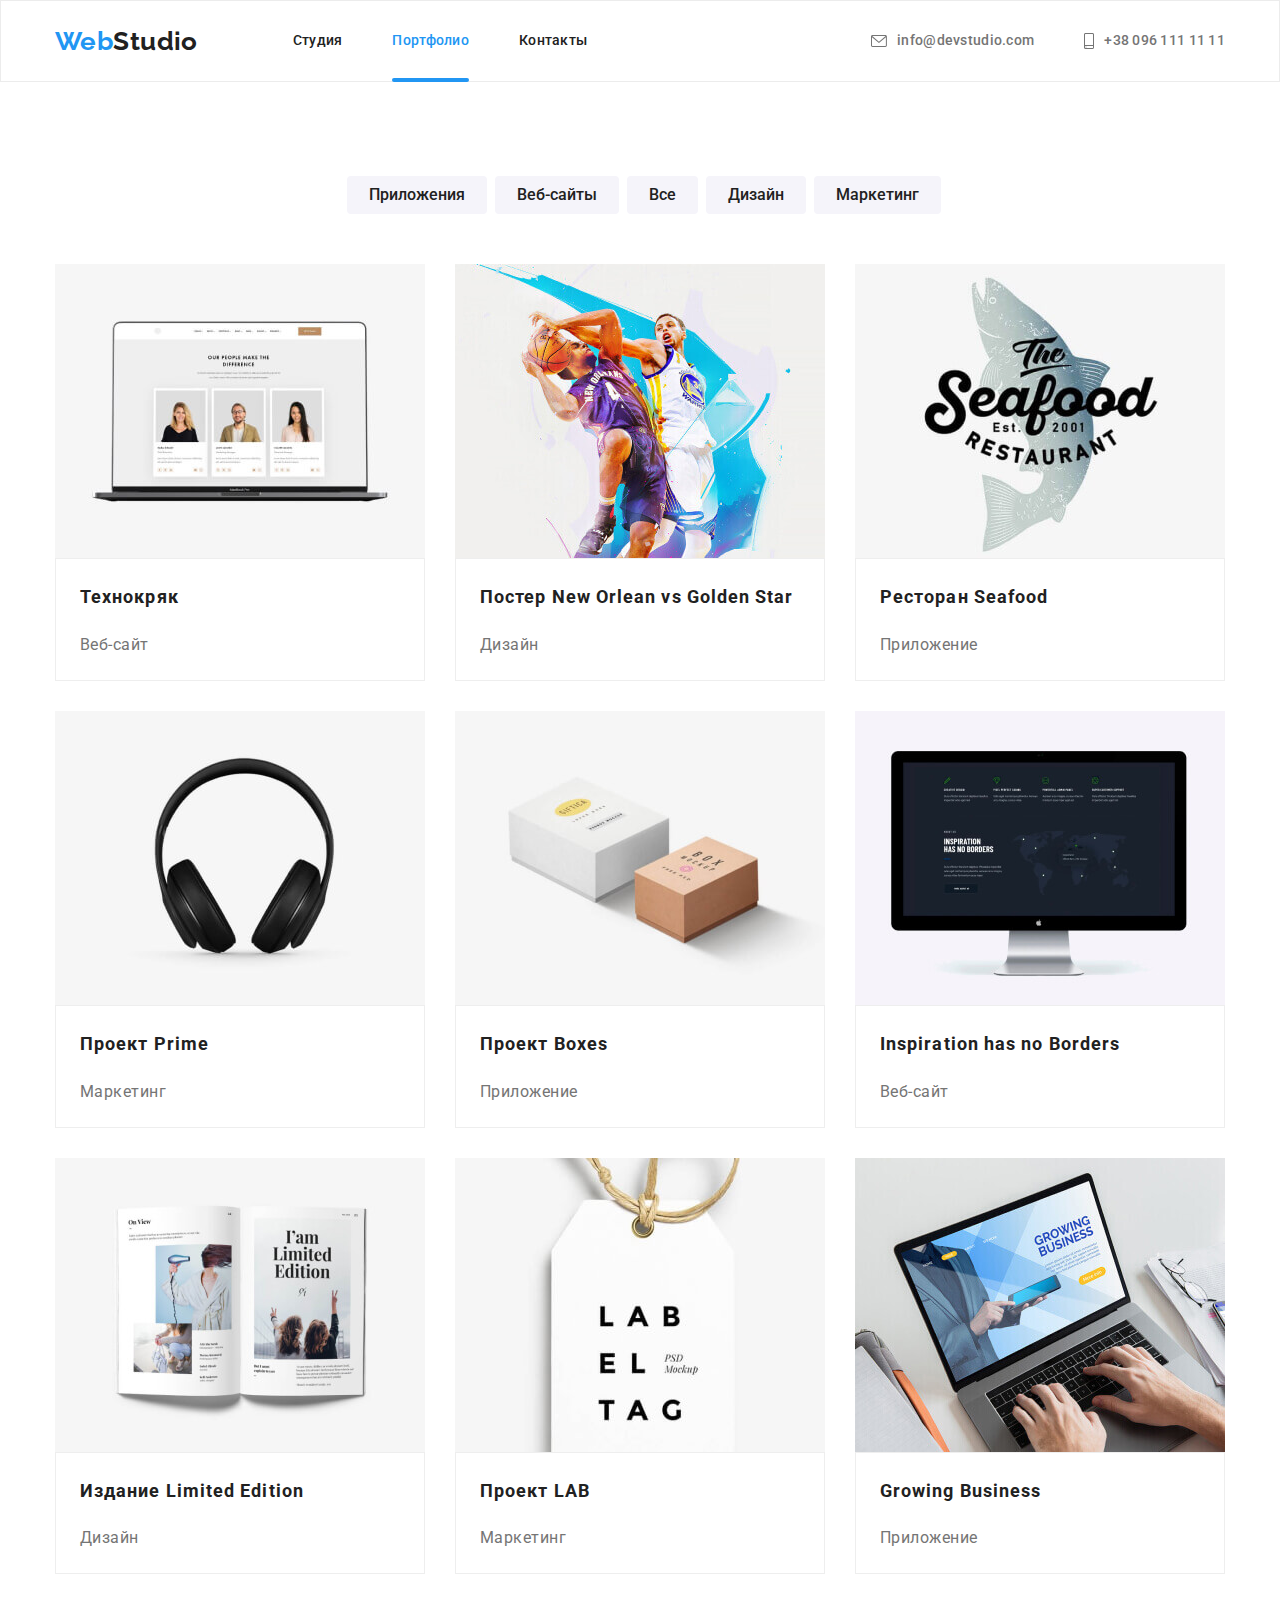
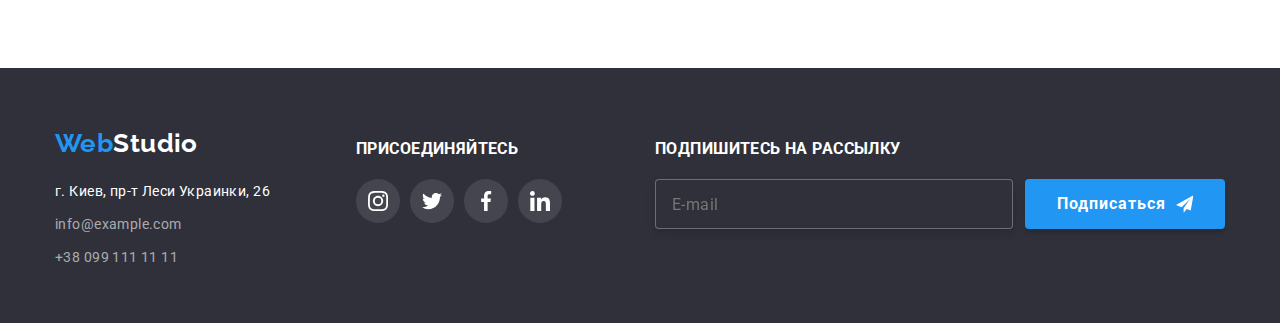
==== commit 600ed809: "scss" ====
--- a/portfolio.html
+++ b/portfolio.html
@@ -14,14 +14,14 @@
       rel="stylesheet"
       href="https://cdnjs.cloudflare.com/ajax/libs/modern-normalize/1.0.0/modern-normalize.css"
     />
-    <link rel="stylesheet" href="./css/styles.css" />
+    <link rel="stylesheet" href="./css/main.css" />
   </head>
 
   <body>
     <header class="header">
       <div class="container header__nav">
         <nav class="header__main-nav">
-          <a href="" lang="en" class="header__logo"
+          <a href="" lang="en" class="logo"
             >Web<span class="header__logo-text">Studio</span>
           </a>
           <ul class="site-nav header__site-nav list">
@@ -310,8 +310,8 @@
     <footer class="page-footer">
       <div class="container footer">
         <div class="footer-first">
-          <a href="" lang="en" class="footer__logo"
-            >Web<span class="footer__logo-secondary">Studio</span>
+          <a href="" lang="en" class="logo"
+            >Web<span class="footer__logo-text">Studio</span>
           </a>
 
           <address class="address">
--- a/css/main.css
+++ b/css/main.css
@@ -0,0 +1,979 @@
+:root {
+  --primary-text-color: #757575;
+  --title-text-color: #212121;
+  --accent-color: #2196f3;
+  --primary-white-color: #ffffff;
+  --accent-grey-color: #afb1b8;
+  --animation: 250ms cubic-bezier(0.4, 0, 0.2, 1);
+  --dark-bg: #2f303a;
+  --main-font: 'Roboto', sans-serif;
+}
+
+html {
+  box-sizing: border-box;
+}
+
+*,
+*::before,
+*::after {
+  box-sizing: inherit;
+}
+
+body {
+  font-family: var(--main-font);
+  font-size: 14px;
+  line-height: 1.71;
+  letter-spacing: 0.03em;
+  color: var(--primary-text-color);
+  background-color: var(--primary-white-color);
+}
+
+h1,
+h2,
+h3,
+p {
+  margin-top: 0;
+}
+
+.list {
+  list-style: none;
+  margin: 0;
+  padding: 0;
+}
+
+.visually-hidden {
+  position: absolute !important;
+  clip: rect(1px 1px 1px 1px);
+  clip: rect(1px, 1px, 1px, 1px);
+  padding: 0 !important;
+  border: 0 !important;
+  height: 1px !important;
+  width: 1px !important;
+  overflow: hidden;
+}
+
+.link {
+  color: inherit;
+  text-decoration: none;
+  position: relative;
+  transition: color var(--animation);
+}
+
+.link.current::after {
+  position: absolute;
+  content: '';
+  left: 0;
+  bottom: -1px;
+  display: block;
+  width: 100%;
+  height: 4px;
+  background-color: var(--accent-color);
+  border-radius: 2px;
+}
+
+.link:hover,
+.link:focus {
+  color: var(--accent-color);
+}
+
+.icon {
+  fill: currentColor;
+}
+
+img {
+  display: block;
+  max-width: 100%;
+  height: auto;
+}
+
+.container {
+  margin-left: auto;
+  margin-right: auto;
+  width: 1200px;
+  padding-left: 15px;
+  padding-right: 15px;
+}
+
+.address {
+  margin-top: 20px;
+  font-style: inherit;
+}
+
+.address__item:not(:first-child) {
+  margin-top: 9px;
+}
+
+.address__map {
+  color: var(--primary-white-color);
+}
+
+.address__link {
+  color: rgba(255, 255, 255, 0.6);
+}
+
+.logo {
+  font-family: Raleway;
+  font-weight: 700;
+  font-size: 26px;
+  line-height: 1.19;
+  color: var(--accent-color);
+  text-decoration: none;
+}
+
+.btn {
+  display: inline-block;
+  border-radius: 4px;
+  padding: 10px 32px;
+  min-width: 50px;
+  margin: auto;
+  padding: auto;
+  color: var(--primary-white-color);
+  background-color: var(--accent-color);
+  box-shadow: 0px 4px 4px rgba(0, 0, 0, 0.15);
+  font-weight: 700;
+  font-size: 16px;
+  line-height: 1.87;
+  align-items: center;
+  letter-spacing: 0.06em;
+  cursor: pointer;
+  border: none;
+}
+
+.backdrop {
+  position: fixed;
+  top: 0;
+  left: 0;
+  width: 100%;
+  height: 100%;
+  opacity: 1;
+  transition: opacity var(--animation), visibility var(--animation);
+}
+
+.backdrop.is-hidden {
+  opacity: 0;
+  pointer-events: none;
+  visibility: hidden;
+}
+
+.modal {
+  position: absolute;
+  top: 50%;
+  left: 50%;
+  transform: translate(-50%, -50%);
+  min-height: 581px;
+  min-width: 528px;
+  background-color: var(--primary-white-color);
+  box-shadow: 0px 1px 3px rgba(0, 0, 0, 0.12), 0px 1px 1px rgba(0, 0, 0, 0.14), 0px 2px 1px rgba(0, 0, 0, 0.2);
+  border-radius: 4px;
+}
+
+.modal__btn {
+  position: absolute;
+  top: 8px;
+  right: 8px;
+  background: var(--primary-white-color);
+  border: 1px solid rgba(0, 0, 0, 0.1);
+  width: 30px;
+  height: 30px;
+  border-radius: 50%;
+  cursor: pointer;
+  color: #000000;
+  transition: color 250ms cubic-bezier(0.4, 0, 0.2, 1);
+}
+
+.modal__icon {
+  fill: currentColor;
+  transition: color 250ms cubic-bezier(0.4, 0, 0.2, 1);
+}
+
+.modal__btn:hover,
+.modal__btn:focus {
+  color: var(--accent-color);
+}
+
+.form {
+  display: flex;
+  flex-direction: column;
+  min-width: 448px;
+  padding: 40px;
+}
+
+.form__title {
+  font-weight: 700;
+  font-size: 20px;
+  line-height: 1.15;
+  text-align: center;
+  color: var(--title-text-color);
+  margin-bottom: 12px;
+}
+
+.form-group {
+  position: relative;
+  display: flex;
+  flex-direction: column;
+  margin-bottom: 10px;
+}
+
+.form-group__comment {
+  display: flex;
+  flex-direction: column;
+  margin-bottom: 20px;
+}
+
+textarea {
+  resize: none;
+}
+
+.form-group__label {
+  font-size: 12px;
+  line-height: 1.17;
+  letter-spacing: 0.01em;
+  color: var(--primary-text-color);
+  margin-bottom: 4px;
+}
+
+.form-group__contact {
+  font-size: 12px;
+  line-height: 1.17;
+  letter-spacing: 0.01em;
+  color: #000000;
+  cursor: pointer;
+  width: 100%;
+  border: 1px solid rgba(33, 33, 33, 0.2);
+  box-sizing: border-box;
+  border-radius: 4px;
+  outline: none;
+  transition: border-color 250ms cubic-bezier(0.4, 0, 0.2, 1);
+}
+
+.form-input {
+  height: 40px;
+  padding-left: 42px;
+  margin: 0;
+}
+
+.form-group__contact:focus + .form-group__icon,
+.form-group__contact:focus {
+  border-color: var(--accent-color);
+  fill: var(--accent-color);
+}
+
+.form-group__icon {
+  position: absolute;
+  top: 50%;
+  left: 12px;
+  width: 18px;
+  height: 18px;
+  fill: #000000;
+  transition: fill 250ms cubic-bezier(0.4, 0, 0.2, 1);
+}
+
+.form__textarea {
+  height: 120px;
+  padding: 12px 14px;
+}
+
+.form__textarea::placeholder {
+  color: rgba(117, 117, 117, 0.5);
+  color: 1px solid #000000;
+}
+
+.form__checkbox-label {
+  display: flex;
+  align-items: center;
+  justify-content: center;
+  font-size: 14px;
+  line-height: 1.71;
+  color: var(--primary-text-color);
+  margin-bottom: 30px;
+}
+
+.form__checkbox-label::before {
+  content: '';
+  display: inline-block;
+  width: 16px;
+  height: 16px;
+  border: 1.8px solid #212121;
+  border-radius: 3px;
+  margin-right: 8px;
+}
+
+.form__checkbox:checked + .form__checkbox-label::before {
+  background-image: url(../images/icons.svg/checkbox.svg);
+  background-repeat: no-repeat;
+  background-position: center;
+  background-size: contain;
+  background-color: var(--accent-color);
+  border: var(--accent-color);
+}
+
+.form__checkbox:focus + .form__checkbox-label::before {
+  box-shadow: inherit;
+}
+
+.form__checkbox-link {
+  color: var(--accent-color);
+  margin-left: 4px;
+}
+
+.control {
+  display: flex;
+  justify-content: center;
+  margin-bottom: 50px;
+}
+
+.control__item {
+  margin-left: 8px;
+}
+
+.control__btn {
+  display: inline-block;
+  font-weight: 500;
+  font-size: 16px;
+  line-height: 1.62;
+  text-align: center;
+  cursor: pointer;
+  border-radius: 4px;
+  border: none;
+  padding: 6px 22px;
+  min-width: 38px;
+  color: var(--title-text-color);
+  background-color: #f5f4fa;
+  transition: background-color var(--animation), color var(--animation);
+}
+
+.control__btn:hover,
+.control__btn:focus {
+  color: var(--primary-white-color);
+  background-color: var(--accent-color);
+  box-shadow: 0px 3px 1px rgba(0, 0, 0, 0.1), 0px 1px 2px rgba(0, 0, 0, 0.08), 0px 2px 2px rgba(0, 0, 0, 0.12);
+}
+
+.hero {
+  max-width: 1600px;
+  height: 600px;
+  margin-left: auto;
+  margin-right: auto;
+  background-color: var(--dark-bg);
+  background-image: linear-gradient(to right, rgba(0, 0, 0, 0.4), rgba(0, 0, 0, 0.2)), url(../images/hero.jpg);
+  background-repeat: no-repeat;
+  background-size: cover;
+  background-position: center;
+  text-align: center;
+  padding-top: 200px;
+  padding-bottom: 200px;
+}
+
+.hero__title {
+  margin-bottom: 30px;
+  font-family: var(--main-font);
+  font-weight: 900;
+  font-size: 44px;
+  line-height: 1.36;
+  letter-spacing: 0.06em;
+  text-transform: uppercase;
+  color: var(--primary-white-color);
+}
+
+.header {
+  display: flex;
+  border: 1px solid #ececec;
+}
+
+.header__logo-text {
+  color: var(--title-text-color);
+}
+
+.header__nav,
+.header__main-nav {
+  display: flex;
+  align-items: center;
+}
+
+.header__site-nav {
+  margin-left: 95px;
+}
+
+.header__auth-nav {
+  margin-left: auto;
+}
+
+.auth-nav {
+  display: flex;
+  align-items: center;
+  margin-left: auto;
+  font-weight: 500;
+  font-size: 14px;
+  line-height: 1.14;
+  letter-spacing: 0.02em;
+  color: var(--primary-text-color);
+}
+
+.auth-nav__item:not(:first-child) {
+  margin-left: 50px;
+}
+
+.auth-nav__link {
+  display: inline-flex;
+  align-items: center;
+  justify-content: center;
+  padding-top: 32px;
+  padding-bottom: 31px;
+  transition: color var(--animation);
+}
+
+.auth-nav__link:hover,
+.auth-nav__link:focus {
+  color: var(--accent-color);
+}
+
+.auth-nav__icon {
+  margin-right: 10px;
+}
+
+.auth-nav__item {
+  display: inline-flex;
+  align-items: center;
+  justify-content: center;
+}
+
+.site-nav {
+  display: flex;
+}
+
+.site-nav__item:not(:last-child) {
+  margin-right: 50px;
+}
+
+.site-nav__link {
+  display: block;
+  padding-top: 32px;
+  padding-bottom: 32px;
+  color: var(--title-text-color);
+  font-weight: 500;
+  font-size: 14px;
+  line-height: 1.14;
+  letter-spacing: 0.02em;
+  transition: color var(--animation);
+}
+
+.site-nav__link.current {
+  color: var(--accent-color);
+}
+
+.site-nav__link:hover,
+.site-nav__link:focus {
+  color: var(--accent-color);
+}
+
+.section-features {
+  padding-top: 94px;
+}
+
+.section {
+  padding-top: 94px;
+  padding-bottom: 94px;
+}
+
+.section__title {
+  margin-bottom: 50px;
+  font-weight: 700;
+  font-family: ar(--main-font);
+  font-size: 36px;
+  line-height: 1.17;
+  color: var(--title-text-color);
+  text-align: center;
+}
+
+.feature {
+  display: flex;
+}
+
+.feature__item {
+  width: calc(100% - 120px / 4);
+  min-height: 75px;
+  margin-right: 30px;
+}
+
+.desc {
+  display: flex;
+  align-items: center;
+  justify-content: center;
+  width: 100%;
+  height: 120px;
+  background: #f5f4fa;
+  border-radius: 4px;
+}
+
+.feature__desc {
+  margin-bottom: 30px;
+}
+
+.feature__icon {
+  width: 70px;
+  height: 70px;
+}
+
+.feature__title {
+  display: flex;
+  margin-bottom: 10px;
+  font-size: 14px;
+  line-height: 1.14;
+  text-transform: uppercase;
+  color: var(--title-text-color);
+}
+
+.feature__text {
+  margin-bottom: 0;
+  font-style: inherit;
+}
+
+.feature__item:nth-child(4n) {
+  margin-right: 0;
+}
+
+.feature {
+  display: flex;
+}
+
+.feature__item {
+  width: calc(100% - 120px / 4);
+  min-height: 75px;
+  margin-right: 30px;
+}
+
+.desc {
+  display: flex;
+  align-items: center;
+  justify-content: center;
+  width: 100%;
+  height: 120px;
+  background: #f5f4fa;
+  border-radius: 4px;
+}
+
+.feature__desc {
+  margin-bottom: 30px;
+}
+
+.feature__icon {
+  width: 70px;
+  height: 70px;
+}
+
+.feature__title {
+  display: flex;
+  margin-bottom: 10px;
+  font-size: 14px;
+  line-height: 1.14;
+  text-transform: uppercase;
+  color: var(--title-text-color);
+}
+
+.feature__text {
+  margin-bottom: 0;
+  font-style: inherit;
+}
+
+.feature__item:nth-child(4n) {
+  margin-right: 0;
+}
+
+.section {
+  padding-top: 94px;
+  padding-bottom: 94px;
+}
+
+.section__title {
+  margin-bottom: 50px;
+  font-weight: 700;
+  font-family: ar(--main-font);
+  font-size: 36px;
+  line-height: 1.17;
+  color: var(--title-text-color);
+  text-align: center;
+}
+
+.service__title {
+  font-weight: 700;
+  line-height: 1.14;
+  text-align: center;
+  text-transform: uppercase;
+  margin-bottom: 0;
+  align-items: center;
+  justify-content: center;
+  color: var(--primary-white-color);
+}
+
+.service__list {
+  display: flex;
+  align-items: center;
+}
+
+.service__item {
+  margin-left: 30px;
+}
+
+.service__item {
+  position: relative;
+}
+
+.service__apps {
+  position: absolute;
+  bottom: 0;
+  left: 0;
+  display: flex;
+  width: 100%;
+  height: 70px;
+  align-items: center;
+  justify-content: center;
+  background-color: rgba(47, 48, 58, 0.8);
+  transform: translateY(0);
+}
+
+.team {
+  background: #f5f4fa;
+}
+
+.team__list {
+  display: flex;
+  align-items: center;
+}
+
+.team__item {
+  text-align: center;
+  background: var(--primary-white-color);
+  box-shadow: 0px 1px 3px rgba(0, 0, 0, 0.12), 0px 1px 1px rgba(0, 0, 0, 0.14), 0px 2px 1px rgba(0, 0, 0, 0.2);
+  border-radius: 0px 0px 4px 4px;
+}
+
+.team__item:not(:first-child) {
+  margin-left: 30px;
+}
+
+.our-team {
+  padding: 30px 32px 0 32px;
+}
+
+.our-team__title {
+  margin-bottom: 10px;
+  font-weight: 500;
+  font-size: 16px;
+  line-height: 1.19;
+  color: var(--title-text-color);
+}
+
+.our-team__text {
+  margin-bottom: 16px;
+  font-size: 16px;
+  line-height: 1.19;
+  color: var(--primary-text-color);
+}
+
+.social-icons__list {
+  display: flex;
+  align-items: center;
+  justify-content: center;
+  padding: 0 32px 30px 32px;
+}
+
+.social-icons__item {
+  padding: 0;
+  border: none;
+  text-align: center;
+}
+
+.social-icons__item:not(:last-child) {
+  margin-right: 10px;
+}
+
+.social-icons__link {
+  display: flex;
+  align-items: center;
+  justify-content: center;
+  width: 44px;
+  height: 44px;
+  border-radius: 50%;
+  background-color: var(--primary-white-color);
+  transition: background-color var(--animation);
+}
+
+.social-icons__svg {
+  width: 20px;
+  height: 20px;
+  fill: #afb1b8;
+  transition: fill var(--animation);
+}
+
+.social-icons__link:hover .social-icons__svg,
+.social-icons__link:focus .social-icons__svg {
+  fill: var(--primary-white-color);
+}
+
+.social-icons__link:hover,
+.social-icons__link:focus {
+  background-color: var(--accent-color);
+}
+
+.client {
+  display: flex;
+}
+
+.client__item {
+  align-items: center;
+  width: calc(100% - 6 * 30px / 6);
+  height: 92px;
+  padding: 0;
+  box-sizing: border-box;
+  border-radius: 4px;
+}
+
+.client__item:not(:last-child) {
+  margin-right: 30px;
+}
+
+.client__link {
+  display: flex;
+  align-items: center;
+  justify-content: center;
+  width: 170px;
+  height: 92px;
+  border: 1px solid #afb1b8;
+  border-radius: 4px;
+  transition: border-color var(--animation);
+}
+
+.client__icon {
+  width: 106px;
+  height: 60px;
+  fill: var(--accent-grey-color);
+  transition: fill var(--animation);
+}
+
+.client__link:hover .client__icon,
+.client__link:focus .client__icon {
+  fill: var(--accent-color);
+}
+
+.client__link:hover,
+.client__link:focus {
+  border-color: var(--accent-color);
+}
+
+.page-footer {
+  background-color: var(--dark-bg);
+  padding-top: 60px;
+  padding-bottom: 60px;
+}
+
+.footer {
+  display: flex;
+}
+
+.footer-first {
+  display: block;
+  min-width: 231px;
+  height: 135px;
+}
+
+.footer__logo-text {
+  color: var(--primary-white-color);
+}
+
+.footer-social {
+  display: block;
+  text-align: center;
+  width: 250px;
+  height: 135px;
+  margin-left: 70px;
+  padding-top: 12px;
+}
+
+.footer-social__title {
+  margin-bottom: 20px;
+  text-align: left;
+  font-weight: 700px;
+  line-height: 1.14;
+  text-transform: uppercase;
+  color: var(--primary-white-color);
+}
+
+.footer-social__icons {
+  display: flex;
+  justify-content: left;
+  padding: 0;
+}
+
+.footer-social__item {
+  padding: 0;
+  border: none;
+  text-align: center;
+}
+
+.footer-social__item:not(:last-child) {
+  margin-right: 10px;
+}
+
+.footer-social__link {
+  display: flex;
+  align-items: center;
+  justify-content: center;
+  width: 44px;
+  height: 44px;
+  padding: 0;
+  border: none;
+  border-radius: 50%;
+  background-color: rgba(255, 255, 255, 0.1);
+  transition: background-color var(--animation);
+}
+
+.footer-social__svg {
+  fill: var(--primary-white-color);
+}
+
+.footer-social .footer-social__link:hover,
+.footer-social .footer-social__link:focus {
+  background-color: var(--accent-color);
+}
+
+.footer-input {
+  margin-left: 93px;
+  padding-top: 12px;
+}
+
+.footer-input__title {
+  font-weight: 700;
+  line-height: 1.14;
+  text-transform: uppercase;
+  margin-bottom: 20px;
+  color: var(--primary-white-color);
+}
+
+.footer-mailing {
+  display: flex;
+  align-items: center;
+}
+
+.footer-mailing__mail {
+  font-size: 16px;
+  line-height: 1.25;
+  letter-spacing: 0.03em;
+  background-color: var(--dark-bg);
+  color: var(--primary-white-color);
+  width: 358px;
+  height: 50px;
+  border: 1px solid rgba(255, 255, 255, 0.3);
+  box-sizing: border-box;
+  filter: drop-shadow(0px 4px 4px rgba(0, 0, 0, 0.15));
+  border-radius: 4px;
+  outline: none;
+  padding-left: 16px;
+  margin-right: 12px;
+}
+
+.footer-mailing__button {
+  display: flex;
+  align-items: center;
+  text-align: center;
+  font-weight: 700;
+  font-size: 16px;
+  line-height: 1.87;
+  letter-spacing: 0.06em;
+  color: var(--primary-white-color);
+  width: 200px;
+  height: 50px;
+  background: var(--accent-color);
+  box-shadow: 0px 4px 4px rgba(0, 0, 0, 0.15);
+  border-radius: 4px;
+}
+
+.footer-mailing__icon {
+  fill: var(--primary-white-color);
+  margin-left: 10px;
+}
+
+.portfolio__list {
+  display: flex;
+  flex-wrap: wrap;
+  margin: -15px;
+}
+
+.portfolio__item {
+  width: 370px;
+  margin: 15px;
+}
+
+.portfolio__link {
+  display: block;
+  text-decoration: none;
+  transition: box-shadow var(--animation);
+}
+
+.portfolio__link:hover,
+.portfolio__link:focus,
+.portfolio__link:hover .portfolio-overlay,
+.portfolio__link:focus .portfolio-overlay {
+  box-shadow: 0px 1px 1px rgba(0, 0, 0, 0.12), 0px 4px 4px rgba(0, 0, 0, 0.06), 1px 4px 6px rgba(0, 0, 0, 0.16);
+  transform: translateY(0);
+  opacity: 1;
+}
+
+.portfolio__thumb {
+  display: block;
+  position: relative;
+  overflow: hidden;
+}
+
+.portfolio__text {
+  position: absolute;
+  top: 50%;
+  left: 50%;
+  transform: translate(-50%, -50%);
+  width: 370px;
+  height: 294px;
+  font: inherit;
+  cursor: pointer;
+  padding: 63px 24px 63px 24px;
+  text-align: center;
+  justify-content: center;
+  transition: background-color var(--animation);
+  font-size: 18px;
+  line-height: 1.56;
+  color: var(--primary-white-color);
+}
+
+.portfolio-overlay {
+  position: absolute;
+  top: 0;
+  left: 0;
+  width: 100%;
+  height: 100%;
+  background-color: rgba(33, 150, 243, 0.9);
+  opacity: 0;
+  transform: translateY(100%);
+  transition: transform var(--animation), opacity var(--animation);
+}
+
+.card-content {
+  padding: 20px 24px 20px 24px;
+  background: var(--primary-white-color);
+  border-top: none;
+  border: 1px solid #eeeeee;
+}
+
+.portfolio__title {
+  margin-bottom: 4;
+  font-size: 18px;
+  line-height: 2;
+  letter-spacing: 0.06em;
+  color: var(--title-text-color);
+}
+
+.portfolio__desc {
+  margin-bottom: 0;
+  font-size: 16px;
+  line-height: 1.87;
+  letter-spacing: 0.03em;
+  color: var(--primary-text-color);
+}
+/*# sourceMappingURL=main.css.map */